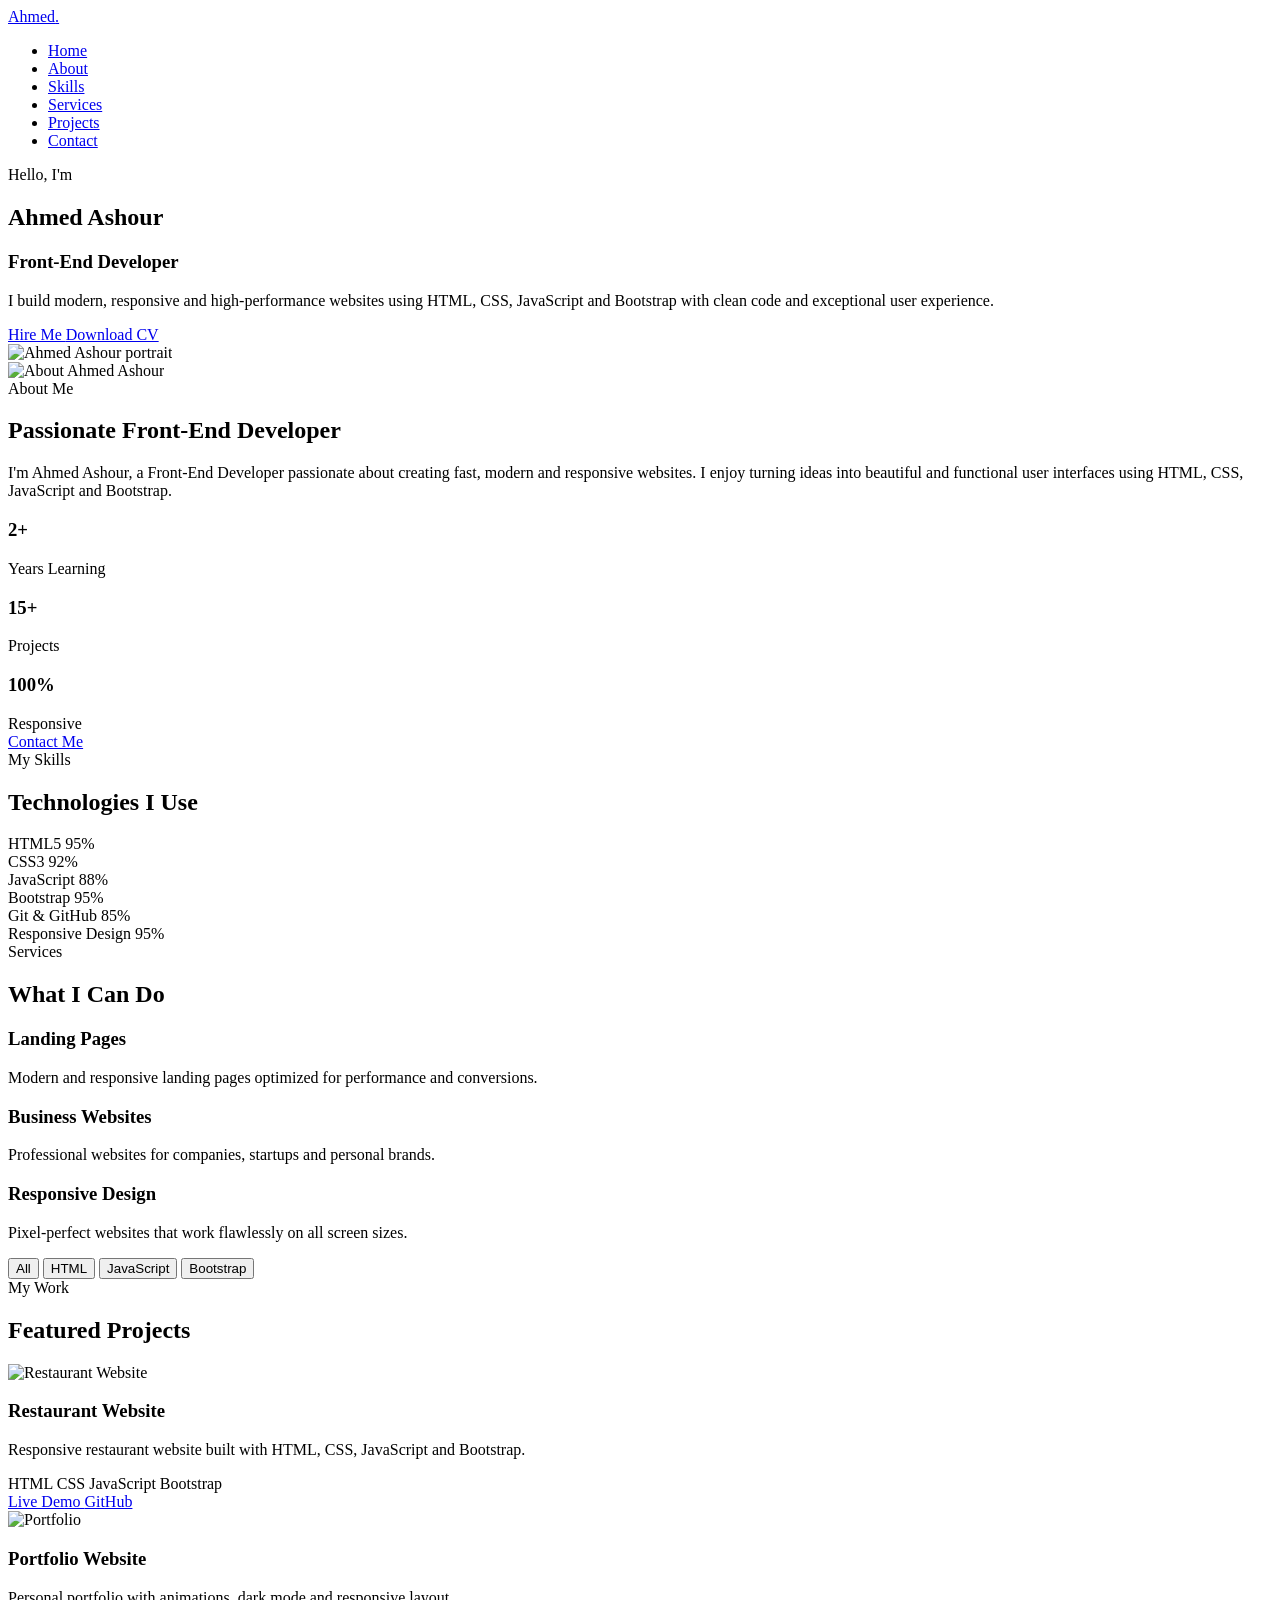
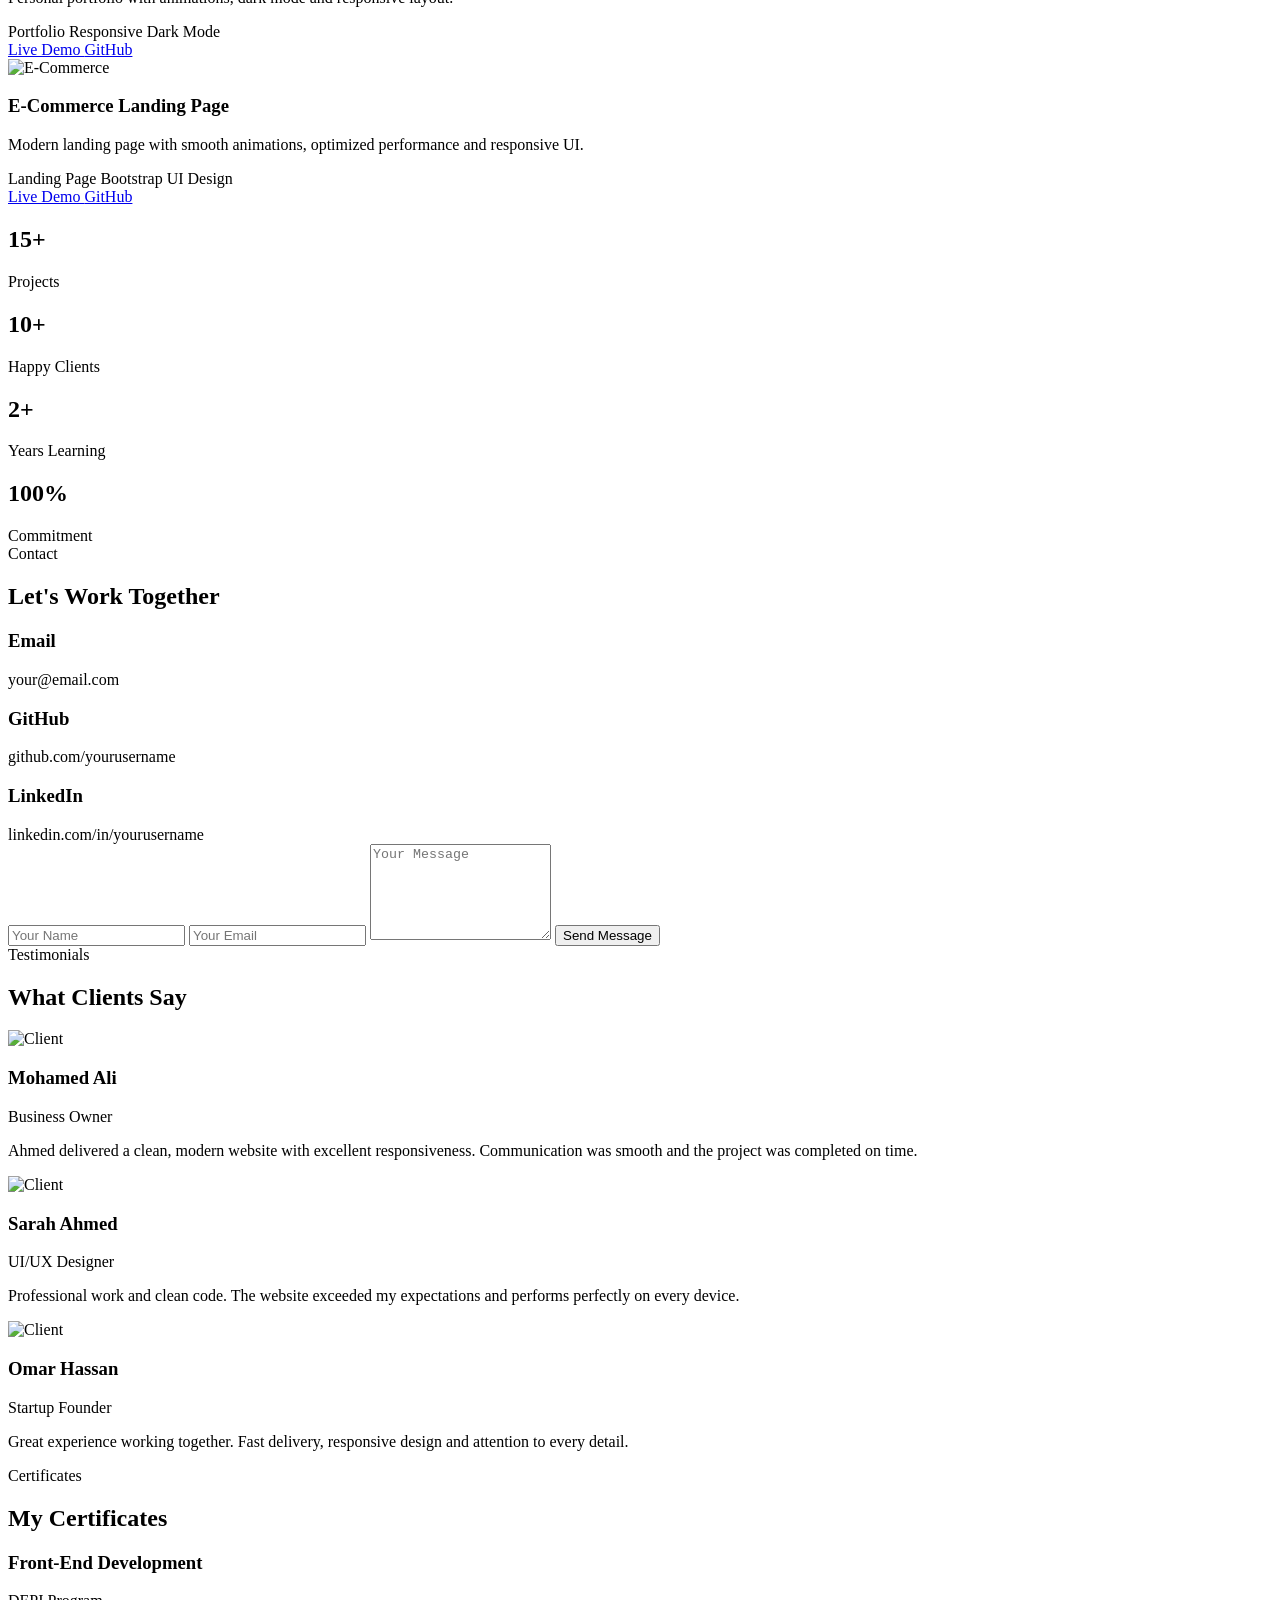
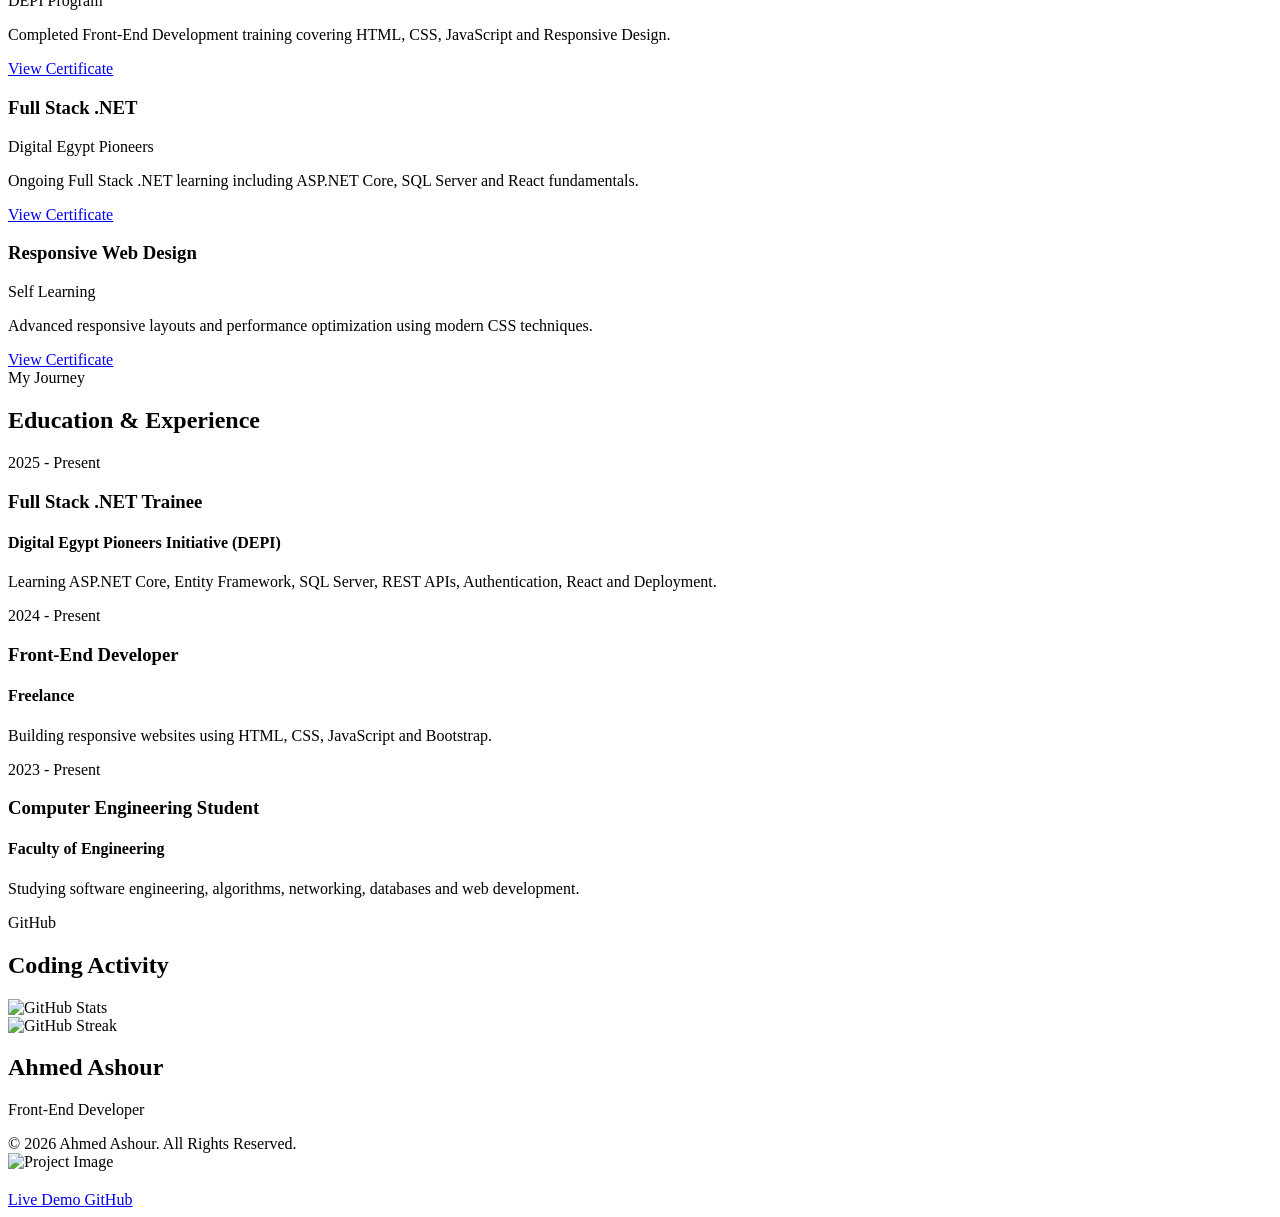
==== index.html @ c82d4755 "first commit" ====
<!DOCTYPE html>
<html lang="en">

<head>
  <!--========== META ==========-->
  <meta charset="UTF-8">
  <meta name="viewport" content="width=device-width, initial-scale=1.0">

  <!--========== SEO ==========-->
  <meta name="description"
    content="Ahmed Ashour | Front-End Developer specializing in HTML, CSS, JavaScript, Bootstrap and Responsive Web Design.">

  <meta name="keywords" content="Ahmed Ashour, Front-End Developer, HTML, CSS, JavaScript, Bootstrap, Portfolio">

  <meta name="author" content="Ahmed Ashour">

  <!--========== FAVICON ==========-->
  <link rel="icon" href="assets/img/favicon.png">

  <!--========== REMIX ICONS ==========-->
  <link href="https://cdn.jsdelivr.net/npm/remixicon@4.5.0/fonts/remixicon.css" rel="stylesheet">

  <!--========== CSS ==========-->
  <link rel="stylesheet" href="assets/css/style.css">
  <link rel="stylesheet" href="assets/css/responsive.css">

  <title>Ahmed Ashour | Front-End Developer</title>
  <script type="text/javascript" src="./index.js" defer="defer"></script>
  <link rel="stylesheet" href="./index.css">
</head>

<body>


  <div id="progress-bar"></div>



  <!--========== LOADER ==========-->
  <div class="loader">
    <span></span>
  </div>

  <!--========== HEADER ==========-->
  <header class="header" id="header">

    <nav class="nav container">

      <a href="#" class="logo">
        Ahmed<span>.</span>
      </a>

      <div class="nav__menu" id="nav-menu">

        <ul class="nav__list">

          <li>
            <a href="#home" class="nav__link active-link">Home</a>
          </li>

          <li>
            <a href="#about" class="nav__link">About</a>
          </li>

          <li>
            <a href="#skills" class="nav__link">Skills</a>
          </li>

          <li>
            <a href="#services" class="nav__link">Services</a>
          </li>

          <li>
            <a href="#projects" class="nav__link">Projects</a>
          </li>

          <li>
            <a href="#contact" class="nav__link">Contact</a>
          </li>

        </ul>

        <div class="nav__close" id="nav-close">
          <i class="ri-close-line"></i>
        </div>

      </div>

      <div class="nav__buttons">

        <i class="ri-moon-line change-theme" id="theme-button"></i>

        <div class="nav__toggle" id="nav-toggle">
          <i class="ri-menu-3-line"></i>
        </div>

      </div>

    </nav>

  </header>

  <!--========== HERO SECTION ==========-->

  <section class="home section" id="home">

    <div class="home__container container grid">

      <div class="home__content">


        <div class="home__social">

          <a href="https://github.com/USERNAME" target="_blank" rel="noopener noreferrer" title="GitHub profile">
            <i class="ri-github-fill"></i>
          </a>

          <a href="https://linkedin.com/in/USERNAME" target="_blank" rel="noopener noreferrer" title="LinkedIn profile">
            <i class="ri-linkedin-fill"></i>
          </a>

          <a href="mailto:YOUR_EMAIL@gmail.com" title="Send email">
            <i class="ri-mail-fill"></i>
          </a>

        </div>

        <span class="home__subtitle">
          Hello, I'm
        </span>

        <h1 class="home__title">
          Ahmed Ashour
        </h1>

        <h3 class="home__profession">
          Front-End Developer
        </h3>

        <p class="home__description">
          I build modern, responsive and high-performance websites
          using HTML, CSS, JavaScript and Bootstrap with clean code
          and exceptional user experience.
        </p>

        <div class="home__buttons">

          <a href="#contact" class="button">
            Hire Me
          </a>

          <a href="assets/files/Ahmed_Ashour_CV.pdf" class="button button__ghost" download="">
            Download CV
          </a>

        </div>

      </div>

      <div class="home__image">
        <div class="home__blob">
          <img src="assets/img/about.png" alt="Ahmed Ashour portrait">
        </div>
      </div>

    </div>

  </section>

  <!--========== ABOUT ==========-->
  <section class="about section" id="about">

    <div class="about__container container grid">

      <div class="about__image">
        <img src="assets/img/about.png" alt="About Ahmed Ashour">
      </div>

      <div class="about__content">

        <span class="section__subtitle">
          About Me
        </span>

        <h2 class="section__title">
          Passionate Front-End Developer
        </h2>

        <p class="about__description">
          I'm Ahmed Ashour, a Front-End Developer passionate about
          creating fast, modern and responsive websites.
          I enjoy turning ideas into beautiful and functional user
          interfaces using HTML, CSS, JavaScript and Bootstrap.
        </p>

        <div class="about__info">

          <div class="about__box">
            <h3>2+</h3>
            <span>Years Learning</span>
          </div>

          <div class="about__box">
            <h3>15+</h3>
            <span>Projects</span>
          </div>

          <div class="about__box">
            <h3>100%</h3>
            <span>Responsive</span>
          </div>

        </div>

        <a href="#contact" class="button">
          Contact Me
        </a>

      </div>

    </div>

  </section>

  <!--========== SKILLS ==========-->
  <section class="skills section" id="skills">

    <div class="container">

      <span class="section__subtitle">
        My Skills
      </span>

      <h2 class="section__title">
        Technologies I Use
      </h2>

      <div class="skills__container grid">

        <div class="skill">
          <div class="skill__info">
            <span>HTML5</span>
            <span>95%</span>
          </div>

          <div class="skill__bar">
            <div class="skill__percentage html"></div>
          </div>
        </div>

        <div class="skill">
          <div class="skill__info">
            <span>CSS3</span>
            <span>92%</span>
          </div>

          <div class="skill__bar">
            <div class="skill__percentage css"></div>
          </div>
        </div>

        <div class="skill">
          <div class="skill__info">
            <span>JavaScript</span>
            <span>88%</span>
          </div>

          <div class="skill__bar">
            <div class="skill__percentage js"></div>
          </div>
        </div>

        <div class="skill">
          <div class="skill__info">
            <span>Bootstrap</span>
            <span>95%</span>
          </div>

          <div class="skill__bar">
            <div class="skill__percentage bootstrap"></div>
          </div>
        </div>

        <div class="skill">
          <div class="skill__info">
            <span>Git &amp; GitHub</span>
            <span>85%</span>
          </div>

          <div class="skill__bar">
            <div class="skill__percentage git"></div>
          </div>
        </div>

        <div class="skill">
          <div class="skill__info">
            <span>Responsive Design</span>
            <span>95%</span>
          </div>

          <div class="skill__bar">
            <div class="skill__percentage responsive"></div>
          </div>
        </div>

      </div>

    </div>

  </section>

  <!--========== SERVICES ==========-->
  <section class="services section" id="services">

    <div class="container">

      <span class="section__subtitle">
        Services
      </span>

      <h2 class="section__title">
        What I Can Do
      </h2>

      <div class="services__container grid">

        <article class="service__card">
          <i class="ri-layout-4-line"></i>
          <h3>Landing Pages</h3>
          <p>
            Modern and responsive landing pages optimized for
            performance and conversions.
          </p>
        </article>

        <article class="service__card">
          <i class="ri-code-box-line"></i>
          <h3>Business Websites</h3>
          <p>
            Professional websites for companies, startups and
            personal brands.
          </p>
        </article>

        <article class="service__card">
          <i class="ri-smartphone-line"></i>
          <h3>Responsive Design</h3>
          <p>
            Pixel-perfect websites that work flawlessly on all
            screen sizes.
          </p>
        </article>

      </div>

    </div>

  </section>


  <div class="projects__filter">

    <button class="filter-btn active" data-filter="all">
      All
    </button>

    <button class="filter-btn" data-filter="html">
      HTML
    </button>

    <button class="filter-btn" data-filter="javascript">
      JavaScript
    </button>

    <button class="filter-btn" data-filter="bootstrap">
      Bootstrap
    </button>

  </div>


  <!--========== PROJECTS ==========-->
  <section class="projects section" id="projects">

    <div class="container">

      <span class="section__subtitle">
        My Work
      </span>

      <h2 class="section__title">
        Featured Projects
      </h2>

      <div class="projects__container grid">

        <!-- Project 1 -->
        <article class="project__card">

          <img src="assets/img/project1.jpg" alt="Restaurant Website">

          <div class="project__content">

            <h3>Restaurant Website</h3>

            <p>
              Responsive restaurant website built with HTML,
              CSS, JavaScript and Bootstrap.
            </p>

            <div class="project__tags">
              <span>HTML</span>
              <span>CSS</span>
              <span>JavaScript</span>
              <span>Bootstrap</span>
            </div>

            <div class="project__buttons">

              <a href="#" target="_blank" class="button">
                Live Demo
              </a>

              <a href="#" target="_blank" class="button button__ghost">
                GitHub
              </a>

            </div>

          </div>

        </article>

        <!-- Project 2 -->
        <article class="project__card">

          <img src="assets/img/project2.jpg" alt="Portfolio">

          <div class="project__content">

            <h3>Portfolio Website</h3>

            <p>
              Personal portfolio with animations,
              dark mode and responsive layout.
            </p>

            <div class="project__tags">
              <span>Portfolio</span>
              <span>Responsive</span>
              <span>Dark Mode</span>
            </div>

            <div class="project__buttons">

              <a href="#" class="button">
                Live Demo
              </a>

              <a href="#" class="button button__ghost">
                GitHub
              </a>

            </div>

          </div>

        </article>

        <!-- Project 3 -->
        <article class="project__card">

          <img src="assets/img/project3.jpg" alt="E-Commerce">

          <div class="project__content">

            <h3>E-Commerce Landing Page</h3>

            <p>
              Modern landing page with smooth animations,
              optimized performance and responsive UI.
            </p>

            <div class="project__tags">
              <span>Landing Page</span>
              <span>Bootstrap</span>
              <span>UI Design</span>
            </div>

            <div class="project__buttons">

              <a href="#" class="button">
                Live Demo
              </a>

              <a href="#" class="button button__ghost">
                GitHub
              </a>

            </div>

          </div>

        </article>

      </div>

    </div>

  </section>

  <!--========== STATS ==========-->
  <section class="stats section">

    <div class="container">

      <div class="stats__container grid">

        <div class="stat">
          <h2 class="counter">15+</h2>
          <span>Projects</span>
        </div>

        <div class="stat">
          <h2 class="counter">10+</h2>
          <span>Happy Clients</span>
        </div>

        <div class="stat">
          <h2 class="counter">2+</h2>
          <span>Years Learning</span>
        </div>

        <div class="stat">
          <h2 class="counter">100%</h2>
          <span>Commitment</span>
        </div>

      </div>

    </div>

  </section>

  <!--========== CONTACT ==========-->
  <section class="contact section" id="contact">

    <div class="container">

      <span class="section__subtitle">
        Contact
      </span>

      <h2 class="section__title">
        Let's Work Together
      </h2>

      <div class="contact__container grid">

        <div class="contact__info">

          <div class="contact__card">
            <i class="ri-mail-line"></i>
            <h3>Email</h3>
            <span>your@email.com</span>
          </div>

          <div class="contact__card">
            <i class="ri-github-fill"></i>
            <h3>GitHub</h3>
            <span>github.com/yourusername</span>
          </div>

          <div class="contact__card">
            <i class="ri-linkedin-box-fill"></i>
            <h3>LinkedIn</h3>
            <span>linkedin.com/in/yourusername</span>
          </div>

        </div>

        <form class="contact__form">

          <input type="text" placeholder="Your Name" required="">

          <input type="email" placeholder="Your Email" required="">

          <textarea rows="6" placeholder="Your Message" required=""></textarea>

          <button type="submit" class="button">
            Send Message
          </button>

        </form>

      </div>

    </div>

  </section>


  <!--========== TESTIMONIALS ==========-->

  <section class="testimonial section" id="testimonial">

    <div class="container">

      <span class="section__subtitle">
        Testimonials
      </span>

      <h2 class="section__title">
        What Clients Say
      </h2>

      <div class="testimonial__container grid">

        <article class="testimonial__card">

          <img src="assets/img/client1.jpg" alt="Client">

          <h3>Mohamed Ali</h3>

          <span>Business Owner</span>

          <p>
            Ahmed delivered a clean, modern website with excellent
            responsiveness. Communication was smooth and the project
            was completed on time.
          </p>

        </article>

        <article class="testimonial__card">

          <img src="assets/img/client2.jpg" alt="Client">

          <h3>Sarah Ahmed</h3>

          <span>UI/UX Designer</span>

          <p>
            Professional work and clean code. The website exceeded my
            expectations and performs perfectly on every device.
          </p>

        </article>

        <article class="testimonial__card">

          <img src="assets/img/client3.jpg" alt="Client">

          <h3>Omar Hassan</h3>

          <span>Startup Founder</span>

          <p>
            Great experience working together. Fast delivery,
            responsive design and attention to every detail.
          </p>

        </article>

      </div>

    </div>

  </section>



  <!--========== CERTIFICATES ==========-->

  <section class="certificate section" id="certificates">

    <div class="container">

      <span class="section__subtitle">
        Certificates
      </span>

      <h2 class="section__title">
        My Certificates
      </h2>

      <div class="certificate__container grid">

        <article class="certificate__card">

          <i class="ri-award-line"></i>

          <h3>Front-End Development</h3>

          <span>DEPI Program</span>

          <p>
            Completed Front-End Development training covering HTML,
            CSS, JavaScript and Responsive Design.
          </p>

          <a href="#" class="button button__ghost">
            View Certificate
          </a>

        </article>

        <article class="certificate__card">

          <i class="ri-medal-line"></i>

          <h3>Full Stack .NET</h3>

          <span>Digital Egypt Pioneers</span>

          <p>
            Ongoing Full Stack .NET learning including ASP.NET Core,
            SQL Server and React fundamentals.
          </p>

          <a href="#" class="button button__ghost">
            View Certificate
          </a>

        </article>

        <article class="certificate__card">

          <i class="ri-graduation-cap-line"></i>

          <h3>Responsive Web Design</h3>

          <span>Self Learning</span>

          <p>
            Advanced responsive layouts and performance optimization
            using modern CSS techniques.
          </p>

          <a href="#" class="button button__ghost">
            View Certificate
          </a>

        </article>

      </div>

    </div>

  </section>




  <!--========== EXPERIENCE ==========-->

  <section class="experience section" id="experience">

    <div class="container">

      <span class="section__subtitle">
        My Journey
      </span>

      <h2 class="section__title">
        Education & Experience
      </h2>

      <div class="timeline">

        <div class="timeline__item">

          <div class="timeline__dot"></div>

          <div class="timeline__content">

            <span class="timeline__date">
              2025 - Present
            </span>

            <h3>Full Stack .NET Trainee</h3>

            <h4>Digital Egypt Pioneers Initiative (DEPI)</h4>

            <p>
              Learning ASP.NET Core, Entity Framework,
              SQL Server, REST APIs, Authentication,
              React and Deployment.
            </p>

          </div>

        </div>

        <div class="timeline__item">

          <div class="timeline__dot"></div>

          <div class="timeline__content">

            <span class="timeline__date">
              2024 - Present
            </span>

            <h3>Front-End Developer</h3>

            <h4>Freelance</h4>

            <p>
              Building responsive websites using
              HTML, CSS, JavaScript and Bootstrap.
            </p>

          </div>

        </div>

        <div class="timeline__item">

          <div class="timeline__dot"></div>

          <div class="timeline__content">

            <span class="timeline__date">
              2023 - Present
            </span>

            <h3>Computer Engineering Student</h3>

            <h4>Faculty of Engineering</h4>

            <p>
              Studying software engineering,
              algorithms, networking,
              databases and web development.
            </p>

          </div>

        </div>

      </div>

    </div>

  </section>








  <!--========== GITHUB ==========-->

  <section class="github section" id="github">

    <div class="container">

      <span class="section__subtitle">
        GitHub
      </span>

      <h2 class="section__title">
        Coding Activity
      </h2>

      <div class="github__container grid">

        <div class="github__card">

          <img src="https://github-readme-stats.vercel.app/api?username=YOUR_USERNAME&show_icons=true&theme=transparent"
            alt="GitHub Stats">

        </div>

        <div class="github__card">

          <img src="https://github-readme-streak-stats.herokuapp.com/?user=YOUR_USERNAME&theme=transparent"
            alt="GitHub Streak">

        </div>

      </div>

    </div>

  </section>









  <!--========== FOOTER ==========-->
  <footer class="footer">

    <div class="container">

      <h2>Ahmed Ashour</h2>

      <p>Front-End Developer</p>

      <div class="footer__social">

        <a href="#" title="GitHub">
          <i class="ri-github-fill"></i>
        </a>

        <a href="#" title="LinkedIn">
          <i class="ri-linkedin-fill"></i>
        </a>

        <a href="#" title="Facebook">
          <i class="ri-facebook-circle-fill"></i>
        </a>

      </div>

      <span>
        © 2026 Ahmed Ashour. All Rights Reserved.
      </span>

    </div>

  </footer>




  <!--========== PROJECT MODAL ==========-->

  <div class="project-modal" id="projectModal">

    <div class="project-modal__content">

      <span class="project-modal__close" id="closeModal">
        <i class="ri-close-line"></i>
      </span>

      <img id="modalImage" src="" alt="Project Image">

      <h2 id="modalTitle"></h2>

      <p id="modalDescription"></p>

      <div class="modal-buttons">

        <a id="liveDemo" href="#" target="_blank" class="button">

          Live Demo

        </a>

        <a id="githubDemo" href="#" target="_blank" class="button button__ghost">

          GitHub

        </a>

      </div>

    </div>

  </div>





  <!--========== MAIN JS ==========-->
  <script src="https://unpkg.com/scrollreveal"></script>
  <script src="assets/js/main.js"></script>




  <a href="https://wa.me/201000000000" class="whatsapp" target="_blank" rel="noopener noreferrer" aria-label="WhatsApp">

    <i class="ri-whatsapp-line"></i>

  </a>




</body>

</html>
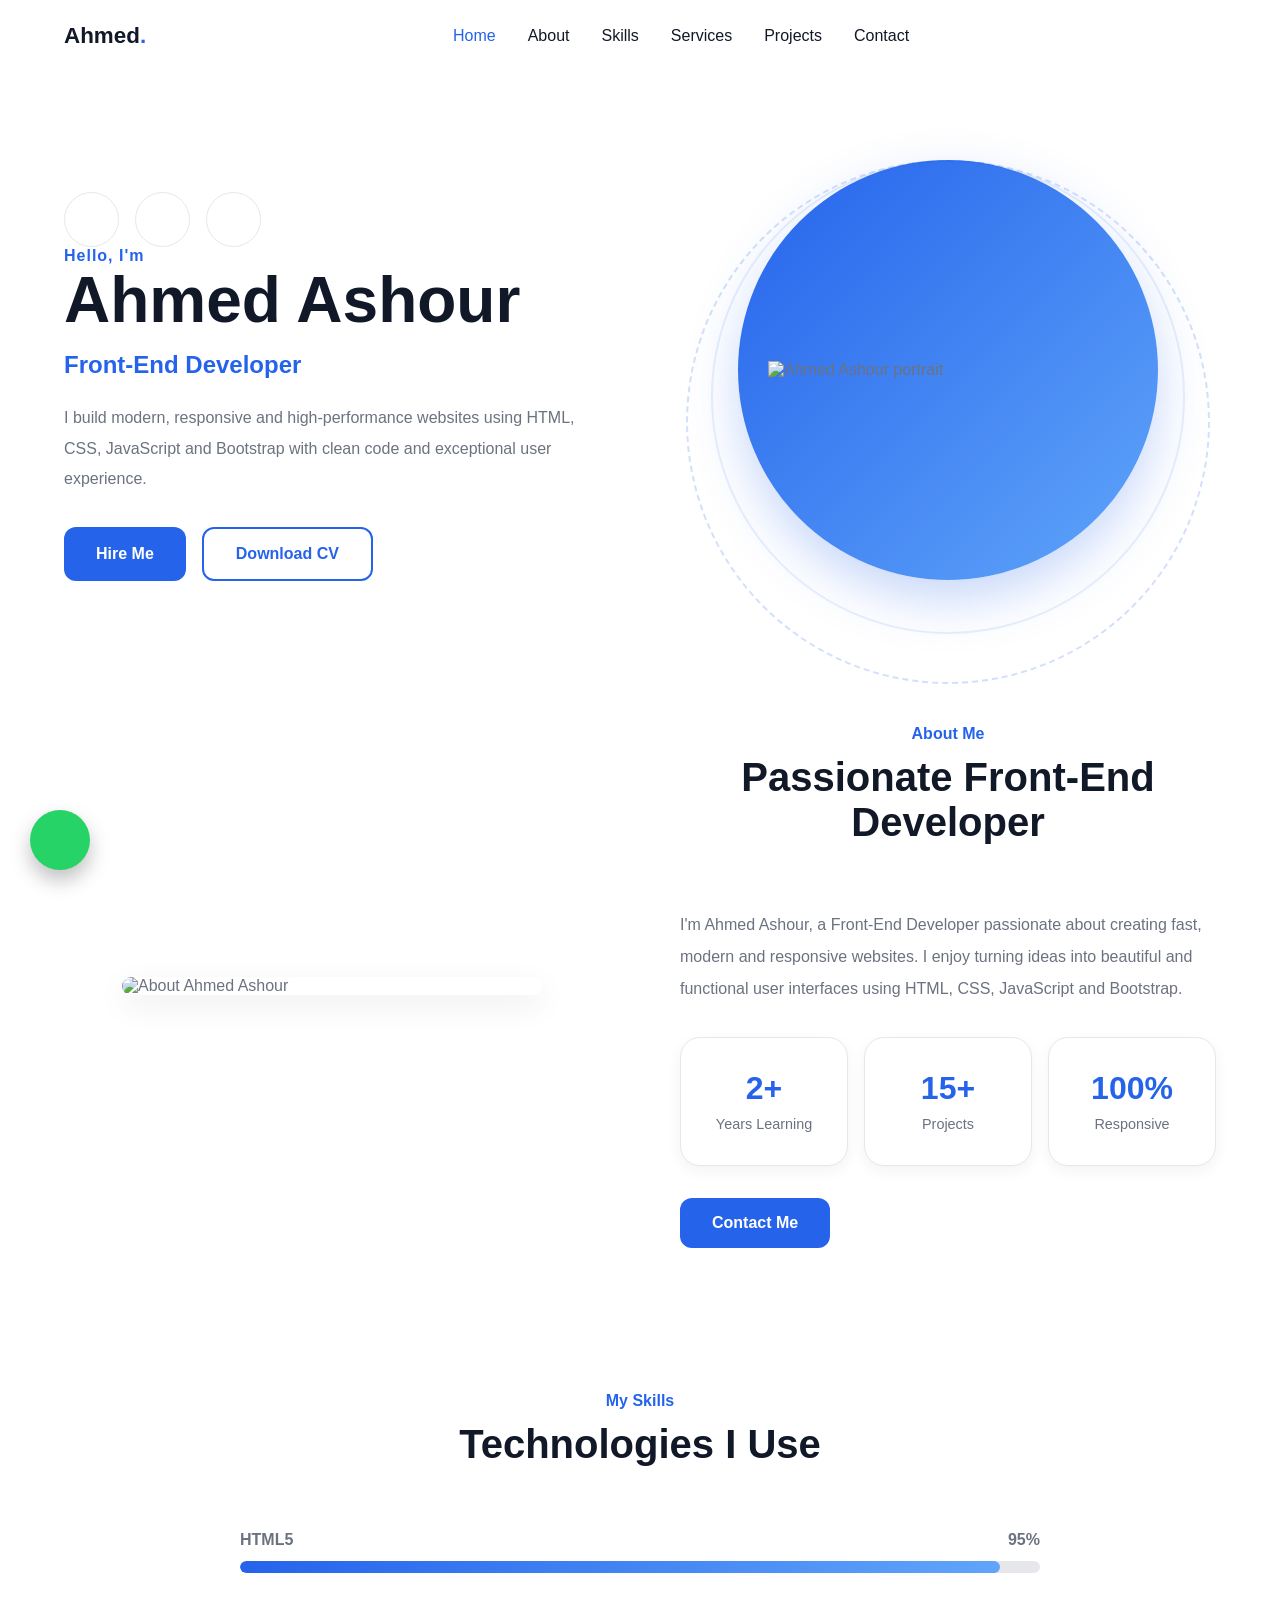
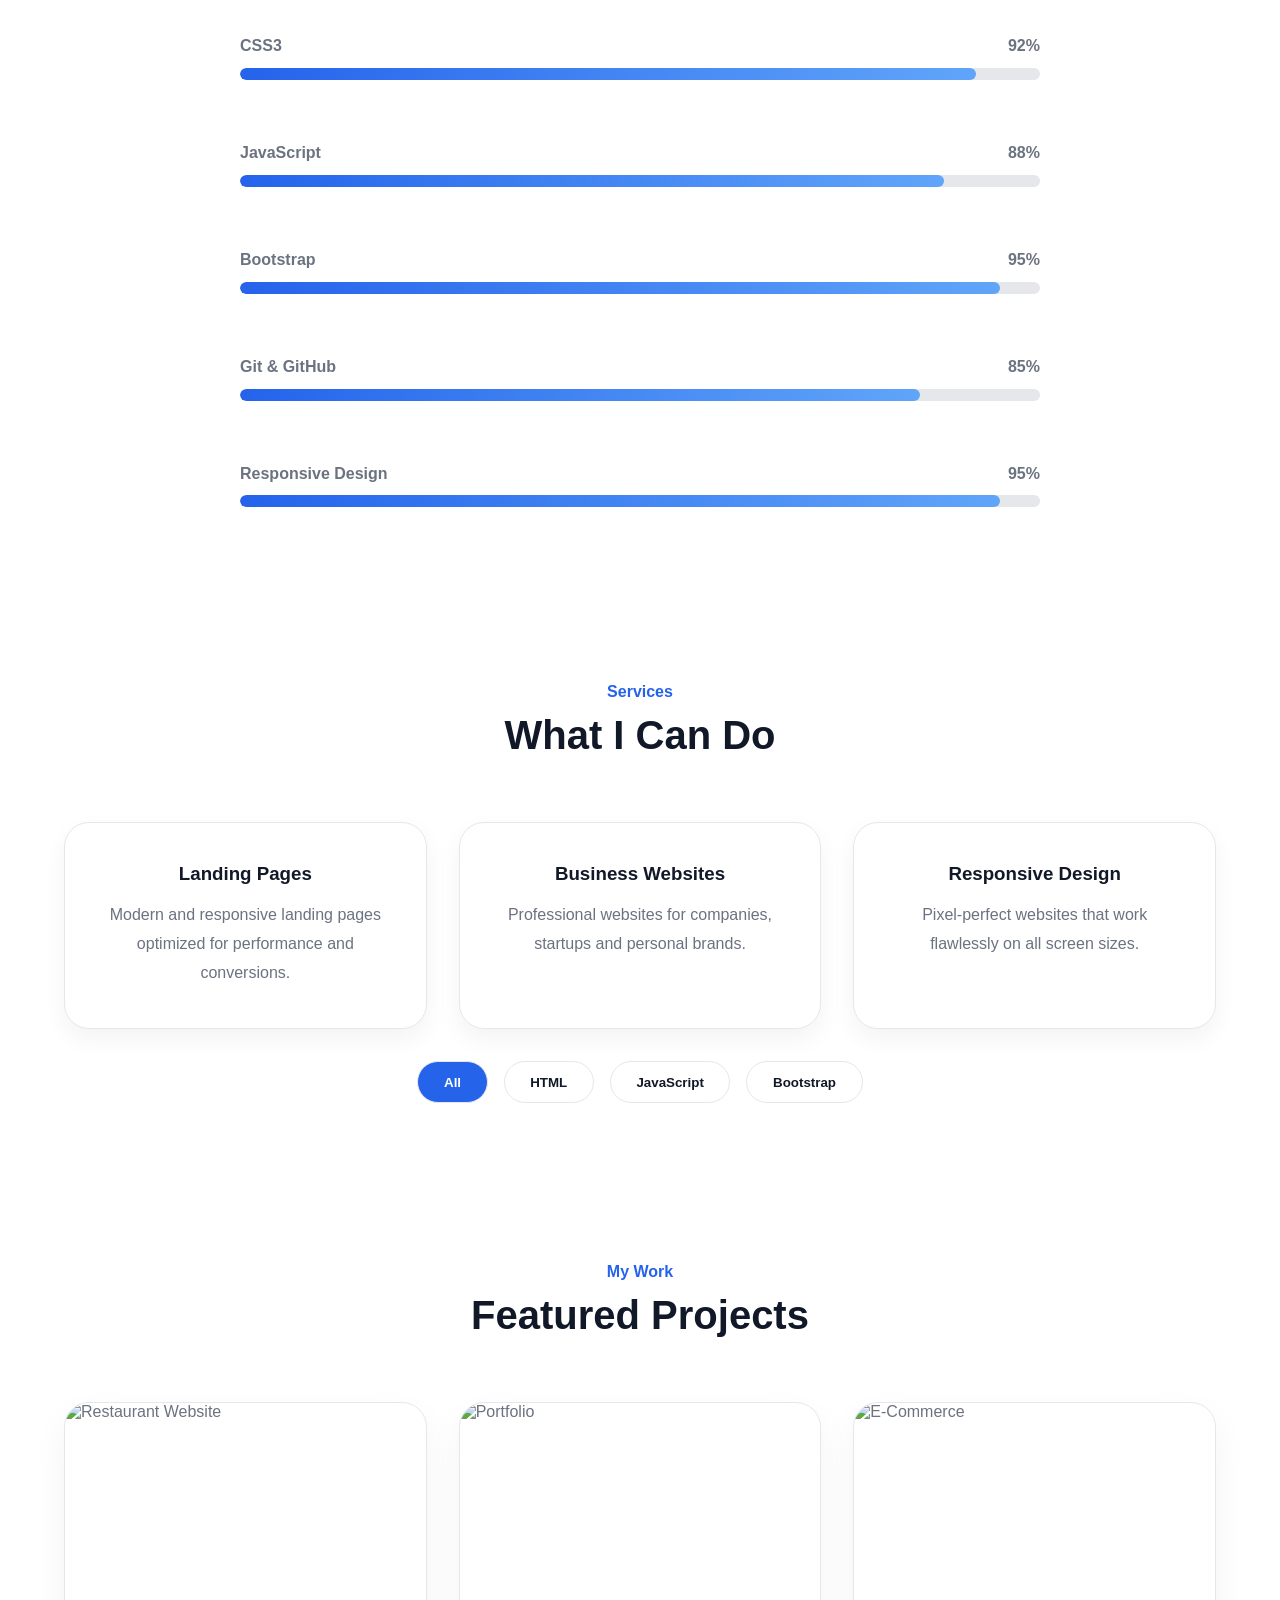
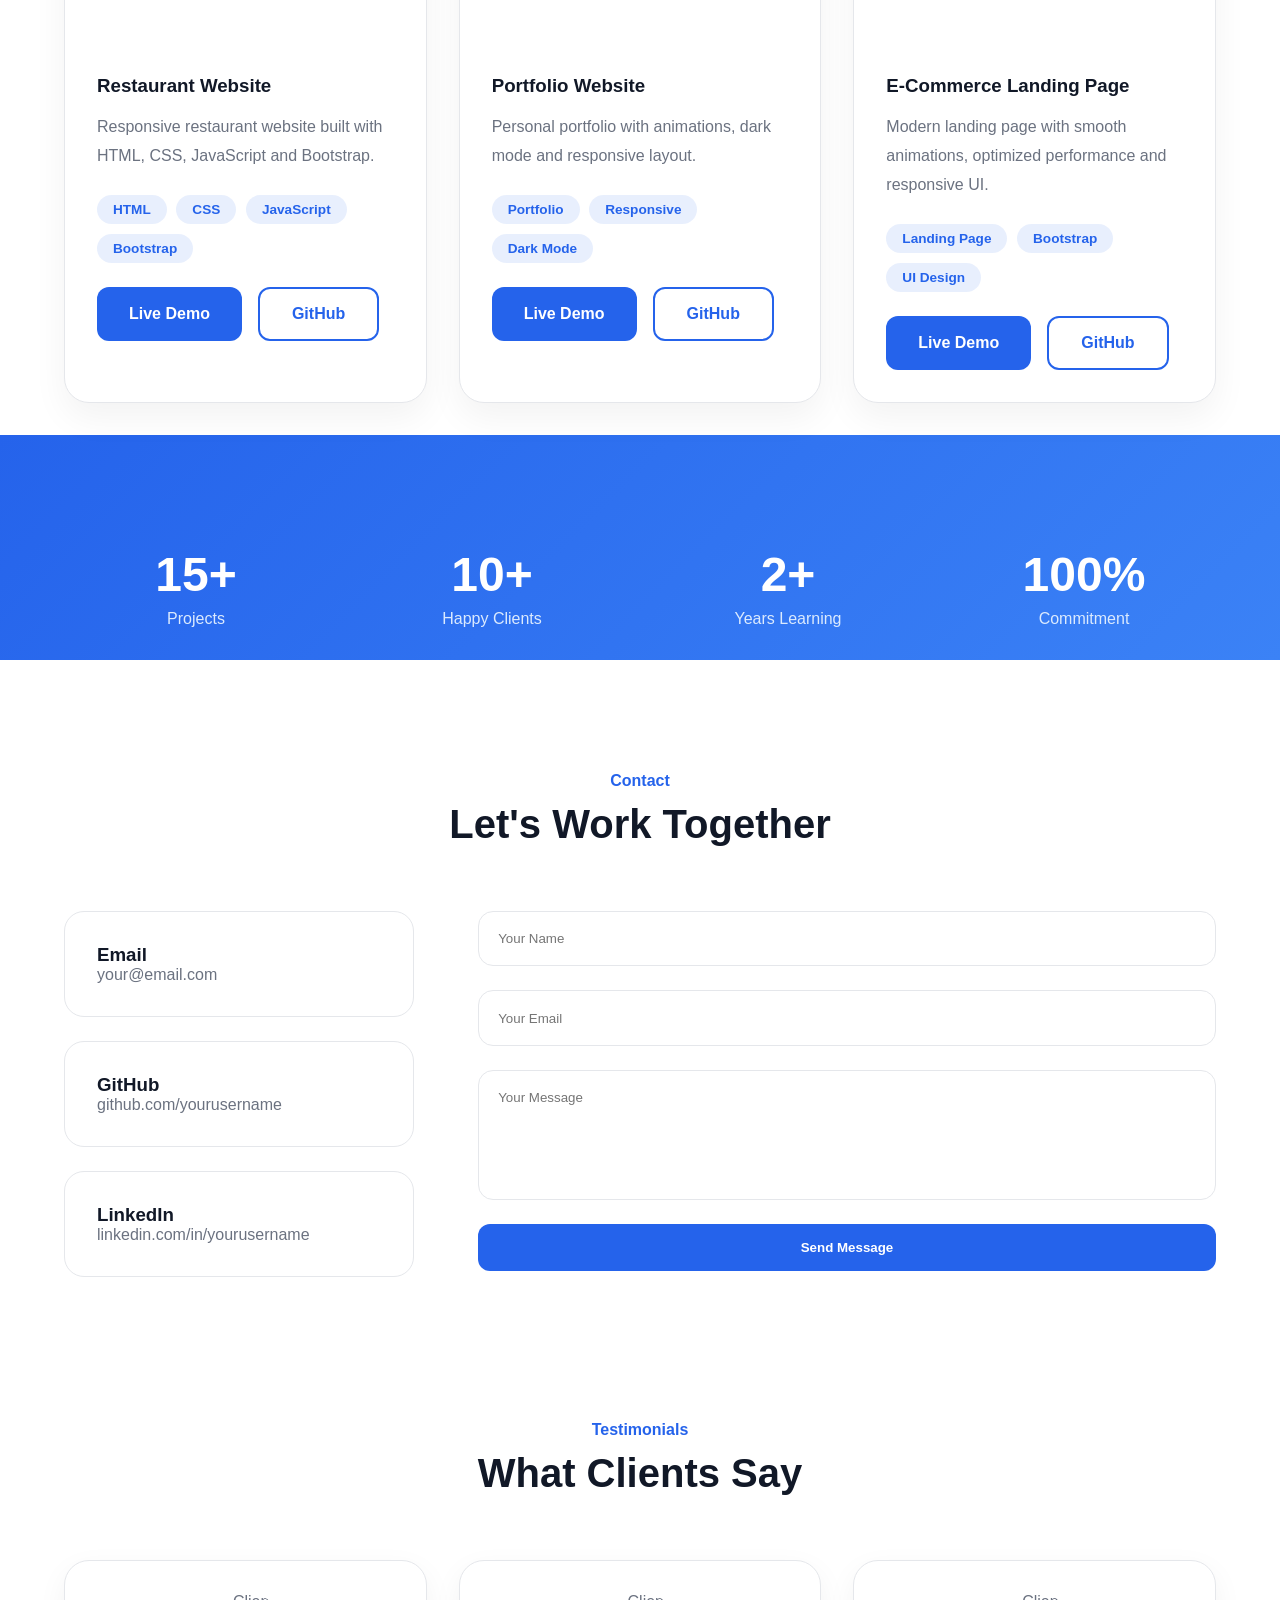
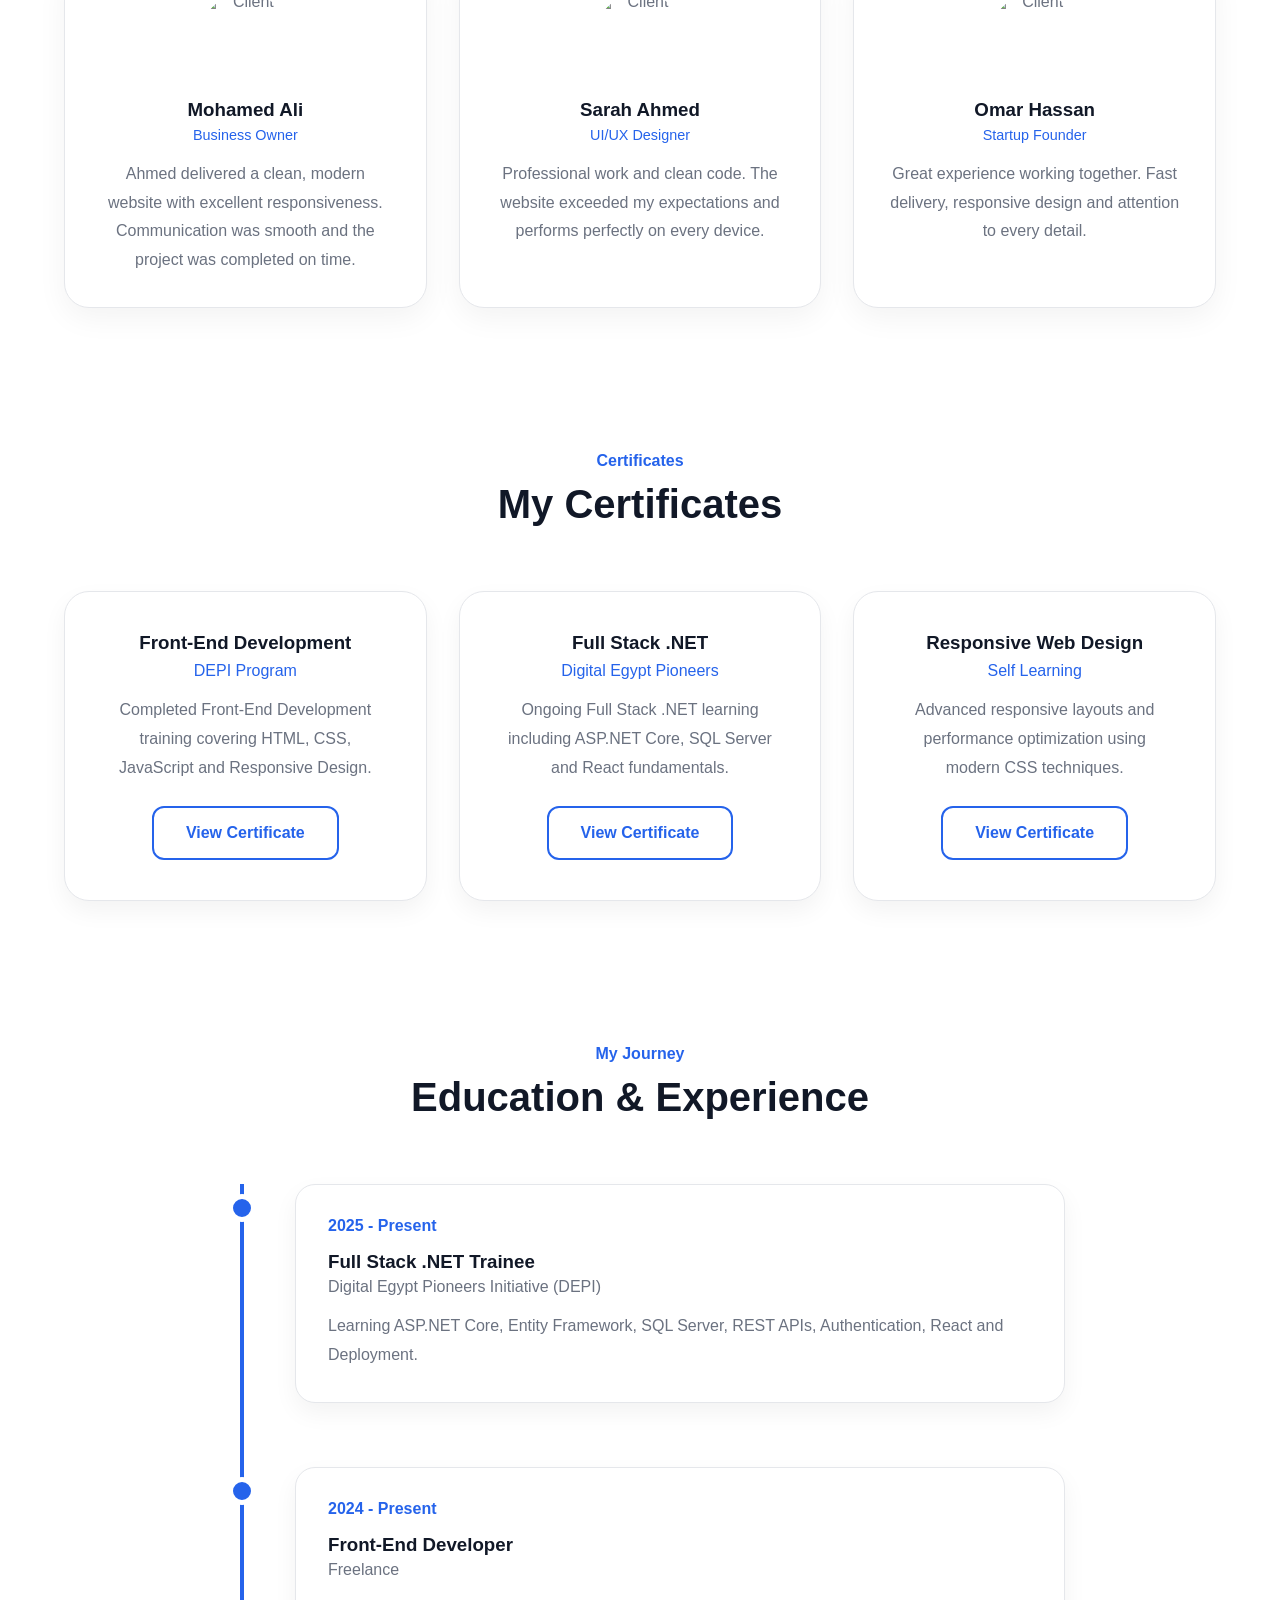
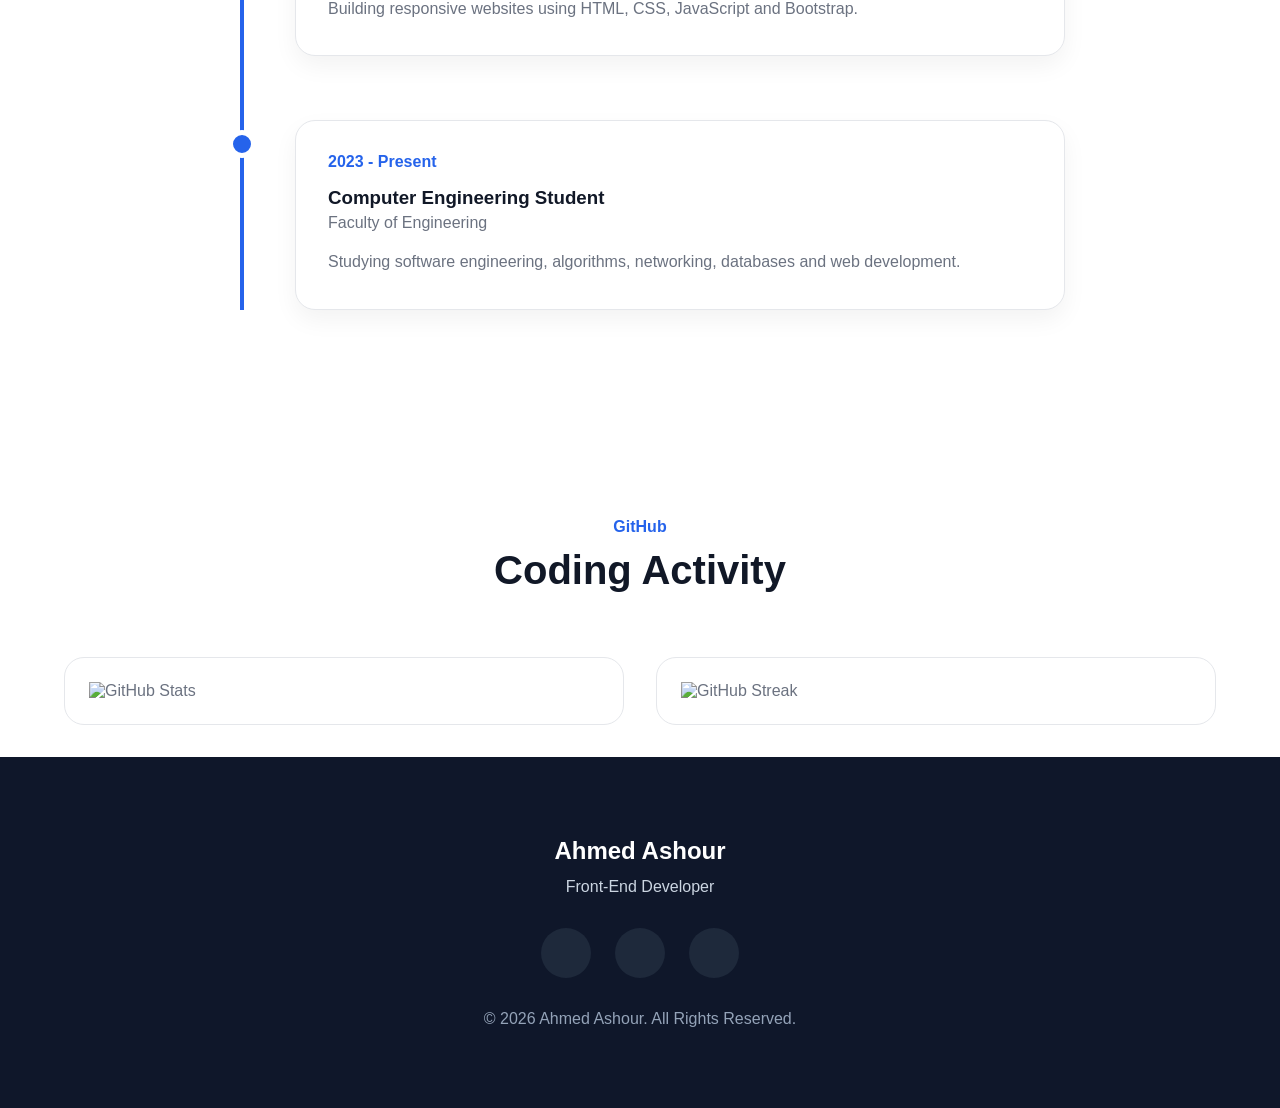
==== commit 8cbe19a1: "Update portfolio" ====
--- a/index.html
+++ b/index.html
@@ -21,12 +21,12 @@
   <link href="https://cdn.jsdelivr.net/npm/remixicon@4.5.0/fonts/remixicon.css" rel="stylesheet">
 
   <!--========== CSS ==========-->
-  <link rel="stylesheet" href="assets/css/style.css">
-  <link rel="stylesheet" href="assets/css/responsive.css">
+  <link rel="stylesheet" href="/main.css">
+ 
 
   <title>Ahmed Ashour | Front-End Developer</title>
-  <script type="text/javascript" src="./index.js" defer="defer"></script>
-  <link rel="stylesheet" href="./index.css">
+  <script type="text/javascript" src="./main.js" defer="defer"></script>
+  <link rel="stylesheet" href="./main.css">
 </head>
 
 <body>
@@ -974,7 +974,7 @@
 
   <!--========== MAIN JS ==========-->
   <script src="https://unpkg.com/scrollreveal"></script>
-  <script src="assets/js/main.js"></script>
+  <script src="./main.js"></script>
 
 
 
--- a/main.css
+++ b/main.css
@@ -0,0 +1,2420 @@
+/*=============== GOOGLE FONTS ===============*/
+@import url('https://fonts.googleapis.com/css2?family=Poppins:wght@300;400;500;600;700;800&display=swap');
+
+/*=============== VARIABLES ===============*/
+:root {
+
+    --header-height: 4.5rem;
+
+    /* Colors */
+
+    --first-color: #2563eb;
+    --first-color-alt: #1d4ed8;
+    --first-color-light: #60a5fa;
+
+    --title-color: #111827;
+    --text-color: #6b7280;
+    --text-color-light: #9ca3af;
+
+    --body-color: #ffffff;
+    --container-color: #ffffff;
+
+    --border-color: #e5e7eb;
+
+    /* Font */
+
+    --body-font: 'Poppins', sans-serif;
+
+    --biggest-font-size: 4rem;
+    --h1-font-size: 2.5rem;
+    --h2-font-size: 2rem;
+    --h3-font-size: 1.25rem;
+    --normal-font-size: 1rem;
+    --small-font-size: .875rem;
+
+    --font-light: 300;
+    --font-regular: 400;
+    --font-medium: 500;
+    --font-semi-bold: 600;
+    --font-bold: 700;
+
+    /* Shadows */
+
+    --shadow:
+        0 10px 30px rgba(0, 0, 0, .08);
+
+    --transition: .4s;
+}
+
+/*=============== DARK THEME ===============*/
+
+body.dark-theme {
+
+    --title-color: #ffffff;
+    --text-color: #d1d5db;
+    --text-color-light: #9ca3af;
+
+    --body-color: #0f172a;
+    --container-color: #1e293b;
+
+    --border-color: #334155;
+}
+
+/*=============== RESET ===============*/
+
+* {
+    margin: 0;
+    padding: 0;
+    box-sizing: border-box;
+}
+
+html {
+    scroll-behavior: smooth;
+}
+
+body {
+
+    font-family: var(--body-font);
+    background: var(--body-color);
+    color: var(--text-color);
+
+    transition: .4s;
+
+}
+
+h1,
+h2,
+h3 {
+    color: var(--title-color);
+    font-weight: 700;
+}
+
+ul {
+    list-style: none;
+}
+
+a {
+    text-decoration: none;
+}
+
+img {
+    display: block;
+    max-width: 100%;
+}
+
+button,
+input,
+textarea {
+
+    font-family: var(--body-font);
+    border: none;
+    outline: none;
+
+}
+
+/*=============== REUSABLE CSS ===============*/
+
+.container {
+
+    max-width: 1200px;
+    margin-inline: auto;
+    padding-inline: 1.5rem;
+
+}
+
+.grid {
+
+    display: grid;
+    gap: 2rem;
+
+}
+
+.section {
+
+    padding: 7rem 0 2rem;
+
+}
+
+.section__subtitle {
+
+    display: block;
+    text-align: center;
+    color: var(--first-color);
+    font-weight: 600;
+    margin-bottom: .75rem;
+
+}
+
+.section__title {
+
+    text-align: center;
+    font-size: var(--h1-font-size);
+    margin-bottom: 4rem;
+
+}
+
+/*=============== BUTTONS ===============*/
+
+.button {
+
+    display: inline-flex;
+    align-items: center;
+    justify-content: center;
+
+    background: var(--first-color);
+    color: #fff;
+
+    padding: 1rem 2rem;
+
+    border-radius: .75rem;
+
+    transition: .4s;
+
+    font-weight: 600;
+
+}
+
+.button:hover {
+
+    background: var(--first-color-alt);
+    transform: translateY(-4px);
+
+}
+
+.button__ghost {
+
+    background: transparent;
+
+    border: 2px solid var(--first-color);
+
+    color: var(--first-color);
+
+}
+
+.button__ghost:hover {
+
+    background: var(--first-color);
+    color: #fff;
+
+}
+
+
+
+/*=============== HEADER ===============*/
+
+.header {
+
+    position: fixed;
+
+    top: 0;
+    left: 0;
+
+    width: 100%;
+
+    background: transparent;
+
+    z-index: 1000;
+
+    transition: .4s;
+
+}
+
+.scroll-header {
+
+    background: var(--container-color);
+
+    box-shadow: 0 5px 20px rgba(0, 0, 0, .08);
+
+}
+
+/*=============== NAV ===============*/
+
+.nav {
+
+    height: var(--header-height);
+
+    display: flex;
+
+    justify-content: space-between;
+
+    align-items: center;
+
+}
+
+.logo {
+
+    font-size: 1.4rem;
+
+    font-weight: 700;
+
+    color: var(--title-color);
+
+}
+
+.logo span {
+
+    color: var(--first-color);
+
+}
+
+.nav__list {
+
+    display: flex;
+
+    gap: 2rem;
+
+}
+
+.nav__link {
+
+    color: var(--title-color);
+
+    font-weight: 500;
+
+    transition: .3s;
+
+}
+
+.nav__link:hover {
+
+    color: var(--first-color);
+
+}
+
+.active-link {
+
+    color: var(--first-color);
+
+}
+
+.nav__buttons {
+
+    display: flex;
+
+    gap: 1rem;
+
+    align-items: center;
+
+}
+
+.change-theme {
+
+    cursor: pointer;
+
+    font-size: 1.3rem;
+
+}
+
+.nav__toggle,
+
+.nav__close {
+
+    display: none;
+
+}
+
+
+
+/*=============== HOME ===============*/
+
+.home {
+    padding-top: 10rem;
+}
+
+.home__container {
+    grid-template-columns: repeat(2, 1fr);
+    align-items: center;
+    gap: 5rem;
+}
+
+.home__subtitle {
+    color: var(--first-color);
+    font-weight: 600;
+    font-size: 1rem;
+    letter-spacing: 1px;
+    margin-bottom: 1rem;
+}
+
+.home__title {
+    font-size: 4rem;
+    line-height: 1.1;
+    margin-bottom: 1rem;
+}
+
+.home__profession {
+    font-size: 1.5rem;
+    color: var(--first-color);
+    margin-bottom: 1.5rem;
+}
+
+.home__description {
+    max-width: 520px;
+    line-height: 1.9;
+    margin-bottom: 2rem;
+}
+
+.home__buttons {
+    display: flex;
+    gap: 1rem;
+    flex-wrap: wrap;
+}
+
+.home__image {
+    display: flex;
+    justify-content: center;
+    position: relative;
+}
+
+.home__blob {
+
+    width: 420px;
+    height: 420px;
+
+    border-radius: 50%;
+
+    background: linear-gradient(135deg,
+            var(--first-color),
+            #60a5fa);
+
+    display: flex;
+    align-items: center;
+    justify-content: center;
+
+    overflow: hidden;
+
+    box-shadow:
+        0 20px 50px rgba(37, 99, 235, .25);
+
+    animation: float 5s ease-in-out infinite;
+
+}
+
+.home__blob img {
+
+    width: 360px;
+
+    object-fit: cover;
+
+}
+
+@keyframes float {
+
+    0% {
+        transform: translateY(0px);
+    }
+
+    50% {
+        transform: translateY(-20px);
+    }
+
+    100% {
+        transform: translateY(0px);
+    }
+
+}
+
+/* Decorative circles */
+
+.home__image::before {
+
+    content: "";
+
+    position: absolute;
+
+    width: 520px;
+    height: 520px;
+
+    border-radius: 50%;
+
+    border: 2px dashed rgba(37, 99, 235, .2);
+
+    animation: rotate 18s linear infinite;
+
+}
+
+.home__image::after {
+
+    content: "";
+
+    position: absolute;
+
+    width: 470px;
+    height: 470px;
+
+    border-radius: 50%;
+
+    border: 2px solid rgba(37, 99, 235, .1);
+
+}
+
+@keyframes rotate {
+
+    from {
+
+        transform: rotate(0deg);
+
+    }
+
+    to {
+
+        transform: rotate(360deg);
+
+    }
+
+}
+
+
+
+/*=============== ABOUT ===============*/
+
+.about__container {
+
+    grid-template-columns: repeat(2, 1fr);
+
+    align-items: center;
+
+    gap: 5rem;
+
+}
+
+.about__image {
+
+    display: flex;
+
+    justify-content: center;
+
+}
+
+.about__image img {
+
+    width: 420px;
+
+    border-radius: 30px;
+
+    box-shadow: var(--shadow);
+
+}
+
+.about__description {
+
+    line-height: 2;
+
+    margin-bottom: 2rem;
+
+}
+
+.about__info {
+
+    display: grid;
+
+    grid-template-columns: repeat(3, 1fr);
+
+    gap: 1rem;
+
+    margin-bottom: 2rem;
+
+}
+
+.about__box {
+
+    background: var(--container-color);
+
+    border: 1px solid var(--border-color);
+
+    border-radius: 20px;
+
+    padding: 2rem;
+
+    text-align: center;
+
+    transition: .4s;
+
+    box-shadow: 0 5px 15px rgba(0, 0, 0, .05);
+
+}
+
+.about__box:hover {
+
+    transform: translateY(-10px);
+
+    border-color: var(--first-color);
+
+}
+
+.about__box h3 {
+
+    color: var(--first-color);
+
+    font-size: 2rem;
+
+    margin-bottom: .5rem;
+
+}
+
+.about__box span {
+
+    font-size: .9rem;
+
+}
+
+
+
+
+
+/*=============== SKILLS ===============*/
+
+.skills {
+    background: var(--container-color);
+}
+
+.skills__container {
+    max-width: 800px;
+    margin: auto;
+    gap: 2rem;
+}
+
+.skill {
+    margin-bottom: 2rem;
+}
+
+.skill__info {
+    display: flex;
+    justify-content: space-between;
+    margin-bottom: .8rem;
+    font-weight: 600;
+}
+
+.skill__bar {
+    width: 100%;
+    height: 12px;
+    background: #e5e7eb;
+    border-radius: 20px;
+    overflow: hidden;
+}
+
+.dark-theme .skill__bar {
+    background: #334155;
+}
+
+.skill__percentage {
+    height: 100%;
+    border-radius: 20px;
+    background: linear-gradient(90deg,
+            var(--first-color),
+            #60a5fa);
+    animation: progress 2s ease forwards;
+}
+
+.html {
+    width: 95%;
+}
+
+.css {
+    width: 92%;
+}
+
+.js {
+    width: 88%;
+}
+
+.bootstrap {
+    width: 95%;
+}
+
+.git {
+    width: 85%;
+}
+
+.responsive {
+    width: 95%;
+}
+
+@keyframes progress {
+
+    from {
+        width: 0;
+    }
+
+}
+
+
+
+
+
+/*=============== SERVICES ===============*/
+
+.services__container {
+
+    grid-template-columns: repeat(3, 1fr);
+
+    gap: 2rem;
+
+}
+
+.service__card {
+
+    background: var(--container-color);
+
+    border: 1px solid var(--border-color);
+
+    padding: 2.5rem;
+
+    border-radius: 25px;
+
+    text-align: center;
+
+    transition: .4s;
+
+    box-shadow: 0 10px 25px rgba(0, 0, 0, .05);
+
+}
+
+.service__card:hover {
+
+    transform: translateY(-15px);
+
+    border-color: var(--first-color);
+
+    box-shadow: 0 20px 40px rgba(37, 99, 235, .15);
+
+}
+
+.service__card i {
+
+    font-size: 3rem;
+
+    color: var(--first-color);
+
+    margin-bottom: 1rem;
+
+}
+
+.service__card h3 {
+
+    margin-bottom: 1rem;
+
+}
+
+.service__card p {
+
+    line-height: 1.8;
+
+}
+
+
+
+
+/*=============== CARD EFFECTS ===============*/
+
+.project__card,
+.about__box,
+.service__card {
+
+    transition: .4s;
+
+}
+
+.project__card:hover,
+.about__box:hover,
+.service__card:hover {
+
+    transform: translateY(-10px);
+
+}
+
+
+
+/*=============== SCROLL ANIMATION ===============*/
+
+.hidden {
+
+    opacity: 0;
+
+    transform: translateY(80px);
+
+    transition: 1s;
+
+}
+
+.show {
+
+    opacity: 1;
+
+    transform: translateY(0);
+
+}
+
+
+/*=============== SCROLLBAR ===============*/
+
+::-webkit-scrollbar {
+
+    width: 10px;
+
+}
+
+::-webkit-scrollbar-track {
+
+    background: var(--body-color);
+
+}
+
+::-webkit-scrollbar-thumb {
+
+    background: var(--first-color);
+
+    border-radius: 20px;
+
+}
+
+::-webkit-scrollbar-thumb:hover {
+
+    background: var(--first-color-alt);
+
+}
+
+
+/*=============== PROJECTS ===============*/
+
+.projects {
+    background: var(--body-color);
+}
+
+.projects__container {
+    grid-template-columns: repeat(3, 1fr);
+    gap: 2rem;
+}
+
+.project__card {
+
+    background: var(--container-color);
+
+    border-radius: 25px;
+
+    overflow: hidden;
+
+    border: 1px solid var(--border-color);
+
+    transition: .4s;
+
+    box-shadow: 0 15px 35px rgba(0, 0, 0, .05);
+
+}
+
+.project__card:hover {
+
+    transform: translateY(-12px);
+
+    box-shadow: 0 25px 50px rgba(0, 0, 0, .15);
+
+}
+
+.project__card img {
+
+    width: 100%;
+
+    height: 240px;
+
+    object-fit: cover;
+
+    transition: .5s;
+
+}
+
+.project__card:hover img {
+
+    transform: scale(1.08);
+
+}
+
+.project__content {
+
+    padding: 2rem;
+
+}
+
+.project__content h3 {
+
+    margin-bottom: 1rem;
+
+}
+
+.project__content p {
+
+    line-height: 1.8;
+
+    margin-bottom: 1.5rem;
+
+}
+
+.project__tags {
+
+    display: flex;
+
+    flex-wrap: wrap;
+
+    gap: .6rem;
+
+    margin-bottom: 1.5rem;
+
+}
+
+.project__tags span {
+
+    background: rgba(37, 99, 235, .1);
+
+    color: var(--first-color);
+
+    padding: .45rem 1rem;
+
+    border-radius: 30px;
+
+    font-size: .85rem;
+
+    font-weight: 600;
+
+}
+
+.project__buttons {
+
+    display: flex;
+
+    gap: 1rem;
+
+}
+
+
+/*=============== STATS ===============*/
+
+.stats {
+
+    background: linear-gradient(135deg,
+            var(--first-color),
+            #3b82f6);
+
+    color: #fff;
+
+}
+
+.stats__container {
+
+    grid-template-columns: repeat(4, 1fr);
+
+    text-align: center;
+
+}
+
+.stat h2 {
+
+    color: #fff;
+
+    font-size: 3rem;
+
+    margin-bottom: .5rem;
+
+}
+
+.stat span {
+
+    color: #dbeafe;
+
+    font-size: 1rem;
+
+}
+
+
+
+/*=============== CONTACT ===============*/
+
+.contact__container {
+
+    grid-template-columns: 350px 1fr;
+
+    gap: 4rem;
+
+}
+
+.contact__info {
+
+    display: grid;
+
+    gap: 1.5rem;
+
+}
+
+.contact__card {
+
+    background: var(--container-color);
+
+    border: 1px solid var(--border-color);
+
+    padding: 2rem;
+
+    border-radius: 20px;
+
+    transition: .4s;
+
+}
+
+.contact__card:hover {
+
+    transform: translateX(8px);
+
+    border-color: var(--first-color);
+
+}
+
+.contact__card i {
+
+    font-size: 2rem;
+
+    color: var(--first-color);
+
+    margin-bottom: 1rem;
+
+}
+
+.contact__form {
+
+    display: flex;
+
+    flex-direction: column;
+
+    gap: 1.5rem;
+
+}
+
+.contact__form input,
+
+.contact__form textarea {
+
+    width: 100%;
+
+    padding: 1.2rem;
+
+    border-radius: 15px;
+
+    background: var(--container-color);
+
+    color: var(--title-color);
+
+    border: 1px solid var(--border-color);
+
+    resize: none;
+
+    transition: .3s;
+
+}
+
+.contact__form input:focus,
+
+.contact__form textarea:focus {
+
+    border-color: var(--first-color);
+
+}
+
+
+
+
+/*=============== FOOTER ===============*/
+
+.footer {
+
+    background: #0f172a;
+
+    color: #fff;
+
+    text-align: center;
+
+    padding: 5rem 0;
+
+}
+
+.footer h2 {
+
+    color: #fff;
+
+    margin-bottom: .8rem;
+
+}
+
+.footer p {
+
+    color: #cbd5e1;
+
+    margin-bottom: 2rem;
+
+}
+
+.footer__social {
+
+    display: flex;
+
+    justify-content: center;
+
+    gap: 1.5rem;
+
+    margin-bottom: 2rem;
+
+}
+
+.footer__social a {
+
+    width: 50px;
+
+    height: 50px;
+
+    background: #1e293b;
+
+    color: #fff;
+
+    border-radius: 50%;
+
+    display: flex;
+
+    align-items: center;
+
+    justify-content: center;
+
+    transition: .4s;
+
+    font-size: 1.3rem;
+
+}
+
+.footer__social a:hover {
+
+    background: var(--first-color);
+
+    transform: translateY(-8px);
+
+}
+
+.footer span {
+
+    color: #94a3b8;
+
+}
+
+
+
+
+/*==================== LARGE DEVICES ====================*/
+
+@media screen and (max-width:1200px) {
+
+    .container {
+        max-width: 960px;
+    }
+
+    .home__container,
+    .about__container {
+        gap: 3rem;
+    }
+
+    .home__title {
+        font-size: 3.5rem;
+    }
+
+    .home__blob {
+        width: 360px;
+        height: 360px;
+    }
+
+    .home__blob img {
+        width: 310px;
+    }
+
+}
+
+
+
+
+
+/*==================== TABLETS ====================*/
+
+@media screen and (max-width:992px) {
+
+    .container {
+        max-width: 720px;
+    }
+
+    .home__container,
+    .about__container,
+    .contact__container {
+
+        grid-template-columns: 1fr;
+
+        text-align: center;
+
+    }
+
+    .projects__container {
+
+        grid-template-columns: repeat(2, 1fr);
+
+    }
+
+    .services__container {
+
+        grid-template-columns: repeat(2, 1fr);
+
+    }
+
+    .stats__container {
+
+        grid-template-columns: repeat(2, 1fr);
+
+        row-gap: 2rem;
+
+    }
+
+    .about__info {
+
+        grid-template-columns: repeat(3, 1fr);
+
+    }
+
+    .home__buttons {
+
+        justify-content: center;
+
+    }
+
+    .about__image {
+
+        order: -1;
+
+    }
+
+}
+
+
+
+
+/*==================== MOBILE ====================*/
+
+@media screen and (max-width:768px) {
+
+    .section {
+
+        padding: 6rem 0 2rem;
+
+    }
+
+    .section__title {
+
+        font-size: 2rem;
+
+    }
+
+    .home__title {
+
+        font-size: 2.7rem;
+
+    }
+
+    .home__profession {
+
+        font-size: 1.2rem;
+
+    }
+
+    .projects__container,
+
+    .services__container,
+
+    .stats__container,
+
+    .about__info {
+
+        grid-template-columns: 1fr;
+
+    }
+
+    .nav__menu {
+
+        position: fixed;
+
+        right: -100%;
+
+        top: 0;
+
+        width: 280px;
+
+        height: 100%;
+
+        background: var(--container-color);
+
+        padding: 7rem 2rem;
+
+        transition: .4s;
+
+        box-shadow: -10px 0 20px rgba(0, 0, 0, .15);
+
+    }
+
+    .show-menu {
+
+        right: 0;
+
+    }
+
+    .nav__list {
+
+        flex-direction: column;
+
+        row-gap: 2rem;
+
+    }
+
+    .nav__toggle,
+
+    .nav__close {
+
+        display: block;
+
+        cursor: pointer;
+
+        font-size: 1.5rem;
+
+    }
+
+    .nav__close {
+
+        position: absolute;
+
+        top: 1.5rem;
+
+        right: 1.5rem;
+
+    }
+
+}
+
+
+
+
+/*==================== SMALL MOBILE ====================*/
+
+@media screen and (max-width:576px) {
+
+    .container {
+
+        padding-inline: 1rem;
+
+    }
+
+    .home {
+
+        padding-top: 8rem;
+
+    }
+
+    .home__blob {
+
+        width: 260px;
+
+        height: 260px;
+
+    }
+
+    .home__blob img {
+
+        width: 220px;
+
+    }
+
+    .button {
+
+        width: 100%;
+
+    }
+
+    .project__buttons {
+
+        flex-direction: column;
+
+    }
+
+}
+
+
+
+
+
+
+
+
+/*==================== SCROLL UP ====================*/
+
+.scroll-up {
+
+    position: fixed;
+
+    right: 2rem;
+
+    bottom: -100px;
+
+    width: 55px;
+
+    height: 55px;
+
+    border-radius: 50%;
+
+    background: var(--first-color);
+
+    color: #fff;
+
+    display: flex;
+
+    align-items: center;
+
+    justify-content: center;
+
+    cursor: pointer;
+
+    transition: .4s;
+
+    z-index: 999;
+
+    box-shadow: 0 10px 20px rgba(0, 0, 0, .2);
+
+}
+
+
+
+
+/*=============== TESTIMONIALS ===============*/
+
+.testimonial {
+
+    background: var(--container-color);
+
+}
+
+.testimonial__container {
+
+    grid-template-columns: repeat(3, 1fr);
+
+    gap: 2rem;
+
+}
+
+.testimonial__card {
+
+    background: var(--body-color);
+
+    border: 1px solid var(--border-color);
+
+    border-radius: 25px;
+
+    padding: 2rem;
+
+    text-align: center;
+
+    transition: .4s;
+
+    box-shadow: 0 10px 30px rgba(0, 0, 0, .05);
+
+}
+
+.testimonial__card:hover {
+
+    transform: translateY(-10px);
+
+    border-color: var(--first-color);
+
+}
+
+.testimonial__card img {
+
+    width: 90px;
+
+    height: 90px;
+
+    border-radius: 50%;
+
+    object-fit: cover;
+
+    margin: 0 auto 1rem;
+
+}
+
+.testimonial__card h3 {
+
+    margin-bottom: .3rem;
+
+}
+
+.testimonial__card span {
+
+    color: var(--first-color);
+
+    font-size: .9rem;
+
+}
+
+.testimonial__card p {
+
+    margin-top: 1rem;
+
+    line-height: 1.8;
+
+}
+
+
+
+
+
+
+@media screen and (max-width:992px) {
+
+    .testimonial__container {
+
+        grid-template-columns: repeat(2, 1fr);
+
+    }
+
+}
+
+@media screen and (max-width:768px) {
+
+    .testimonial__container {
+
+        grid-template-columns: 1fr;
+
+    }
+
+}
+
+
+
+
+
+
+
+
+
+.show-scroll {
+
+    bottom: 2rem;
+
+}
+
+.scroll-up:hover {
+
+    transform: translateY(-6px);
+
+    background: var(--first-color-alt);
+
+}
+
+
+
+
+
+
+
+
+
+/*=============== PROJECT FILTER ===============*/
+
+.projects__filter {
+
+    display: flex;
+
+    justify-content: center;
+
+    flex-wrap: wrap;
+
+    gap: 1rem;
+
+    margin-bottom: 3rem;
+
+}
+
+.filter-btn {
+
+    border: none;
+
+    outline: none;
+
+    cursor: pointer;
+
+    padding: .8rem 1.6rem;
+
+    border-radius: 50px;
+
+    background: var(--container-color);
+
+    color: var(--title-color);
+
+    border: 1px solid var(--border-color);
+
+    transition: .4s;
+
+    font-weight: 600;
+
+}
+
+.filter-btn:hover {
+
+    background: var(--first-color);
+
+    color: #fff;
+
+}
+
+.filter-btn.active {
+
+    background: var(--first-color);
+
+    color: #fff;
+
+}
+
+
+
+
+
+
+.project__card {
+
+    position: relative;
+
+    overflow: hidden;
+
+}
+
+.project__card::before {
+
+    content: "";
+
+    position: absolute;
+
+    width: 100%;
+
+    height: 100%;
+
+    background: rgba(37, 99, 235, .75);
+
+    left: 0;
+
+    top: 0;
+
+    opacity: 0;
+
+    transition: .4s;
+
+    z-index: 2;
+
+}
+
+.project__card:hover::before {
+
+    opacity: 1;
+
+}
+
+.project__content {
+
+    position: relative;
+
+    z-index: 3;
+
+}
+
+
+
+
+
+
+.button {
+
+    position: relative;
+
+    overflow: hidden;
+
+}
+
+.button::before {
+
+    content: "";
+
+    position: absolute;
+
+    width: 0;
+
+    height: 100%;
+
+    left: 0;
+
+    top: 0;
+
+    background: rgba(255, 255, 255, .15);
+
+    transition: .4s;
+
+}
+
+.button:hover::before {
+
+    width: 100%;
+
+}
+
+
+
+
+
+
+
+/*=============== PROJECT MODAL ===============*/
+
+.project-modal {
+
+    position: fixed;
+
+    inset: 0;
+
+    background: rgba(0, 0, 0, .75);
+
+    display: flex;
+
+    justify-content: center;
+
+    align-items: center;
+
+    visibility: hidden;
+
+    opacity: 0;
+
+    transition: .4s;
+
+    z-index: 9999;
+
+}
+
+.project-modal.show {
+
+    visibility: visible;
+
+    opacity: 1;
+
+}
+
+.project-modal__content {
+
+    width: 90%;
+
+    max-width: 800px;
+
+    background: var(--container-color);
+
+    border-radius: 25px;
+
+    padding: 2rem;
+
+    position: relative;
+
+    animation: zoom .4s;
+
+}
+
+.project-modal__content img {
+
+    width: 100%;
+
+    border-radius: 15px;
+
+    margin-bottom: 1.5rem;
+
+}
+
+.project-modal__close {
+
+    position: absolute;
+
+    top: 20px;
+
+    right: 20px;
+
+    font-size: 2rem;
+
+    cursor: pointer;
+
+}
+
+.modal-buttons {
+
+    display: flex;
+
+    gap: 1rem;
+
+    margin-top: 2rem;
+
+}
+
+@keyframes zoom {
+
+    from {
+
+        transform: scale(.8);
+
+        opacity: 0;
+
+    }
+
+    to {
+
+        transform: scale(1);
+
+        opacity: 1;
+
+    }
+
+}
+
+
+
+
+
+
+/*=============== CERTIFICATES ===============*/
+
+.certificate {
+    background: var(--body-color);
+}
+
+.certificate__container {
+    grid-template-columns: repeat(3, 1fr);
+    gap: 2rem;
+}
+
+.certificate__card {
+
+    background: var(--container-color);
+
+    border-radius: 25px;
+
+    padding: 2.5rem;
+
+    text-align: center;
+
+    border: 1px solid var(--border-color);
+
+    transition: .4s;
+
+    box-shadow: 0 10px 25px rgba(0, 0, 0, .05);
+
+}
+
+.certificate__card:hover {
+
+    transform: translateY(-10px);
+
+    border-color: var(--first-color);
+
+}
+
+.certificate__card i {
+
+    font-size: 3rem;
+
+    color: var(--first-color);
+
+    margin-bottom: 1rem;
+
+}
+
+.certificate__card h3 {
+
+    margin-bottom: .5rem;
+
+}
+
+.certificate__card span {
+
+    color: var(--first-color);
+
+    display: block;
+
+    margin-bottom: 1rem;
+
+}
+
+.certificate__card p {
+
+    line-height: 1.8;
+
+    margin-bottom: 1.5rem;
+
+}
+
+
+
+
+
+
+@media screen and (max-width:992px) {
+
+    .certificate__container {
+
+        grid-template-columns: repeat(2, 1fr);
+
+    }
+
+}
+
+@media screen and (max-width:768px) {
+
+    .certificate__container {
+
+        grid-template-columns: 1fr;
+
+    }
+
+}
+
+
+
+
+
+
+
+
+/*=============== EXPERIENCE ===============*/
+
+.timeline {
+
+    position: relative;
+
+    max-width: 850px;
+
+    margin: auto;
+
+}
+
+.timeline::before {
+
+    content: "";
+
+    position: absolute;
+
+    left: 25px;
+
+    top: 0;
+
+    width: 4px;
+
+    height: 100%;
+
+    background: var(--first-color);
+
+}
+
+.timeline__item {
+
+    position: relative;
+
+    padding-left: 80px;
+
+    margin-bottom: 4rem;
+
+}
+
+.timeline__dot {
+
+    position: absolute;
+
+    left: 13px;
+
+    top: 10px;
+
+    width: 28px;
+
+    height: 28px;
+
+    border-radius: 50%;
+
+    background: var(--first-color);
+
+    border: 5px solid var(--body-color);
+
+}
+
+.timeline__content {
+
+    background: var(--container-color);
+
+    padding: 2rem;
+
+    border-radius: 20px;
+
+    border: 1px solid var(--border-color);
+
+    box-shadow: 0 10px 25px rgba(0, 0, 0, .05);
+
+    transition: .4s;
+
+}
+
+.timeline__content:hover {
+
+    transform: translateX(10px);
+
+    border-color: var(--first-color);
+
+}
+
+.timeline__date {
+
+    color: var(--first-color);
+
+    font-weight: 600;
+
+}
+
+.timeline__content h3 {
+
+    margin: 1rem 0 .3rem;
+
+}
+
+.timeline__content h4 {
+
+    margin-bottom: 1rem;
+
+    color: var(--text-color);
+
+    font-weight: 500;
+
+}
+
+.timeline__content p {
+
+    line-height: 1.8;
+
+}
+
+
+
+
+
+
+
+
+
+
+@media screen and (max-width:768px) {
+
+    .timeline::before {
+
+        left: 12px;
+
+    }
+
+    .timeline__dot {
+
+        left: 0;
+
+    }
+
+    .timeline__item {
+
+        padding-left: 55px;
+
+    }
+
+}
+
+
+
+
+
+
+.home__social {
+
+    display: flex;
+
+    gap: 1rem;
+
+    margin-top: 2rem;
+
+}
+
+.home__social a {
+
+    width: 55px;
+
+    height: 55px;
+
+    border-radius: 50%;
+
+    display: flex;
+
+    justify-content: center;
+
+    align-items: center;
+
+    background: var(--container-color);
+
+    border: 1px solid var(--border-color);
+
+    color: var(--first-color);
+
+    font-size: 1.4rem;
+
+    transition: .4s;
+
+}
+
+.home__social a:hover {
+
+    background: var(--first-color);
+
+    color: #fff;
+
+    transform: translateY(-8px);
+
+}
+
+
+
+
+
+
+/*=============== GITHUB ===============*/
+
+.github {
+
+    background: var(--container-color);
+
+}
+
+.github__container {
+
+    grid-template-columns: repeat(2, 1fr);
+
+    gap: 2rem;
+
+}
+
+.github__card {
+
+    padding: 1.5rem;
+
+    border-radius: 20px;
+
+    background: var(--body-color);
+
+    border: 1px solid var(--border-color);
+
+    transition: .4s;
+
+    overflow: hidden;
+
+}
+
+.github__card:hover {
+
+    transform: translateY(-10px);
+
+    border-color: var(--first-color);
+
+}
+
+.github__card img {
+
+    width: 100%;
+
+    display: block;
+
+}
+
+
+
+
+
+@media screen and (max-width:768px) {
+
+    .github__container {
+
+        grid-template-columns: 1fr;
+
+    }
+
+}
+
+
+
+
+/*=============== WHATSAPP ===============*/
+
+.whatsapp {
+
+    position: fixed;
+
+    left: 30px;
+
+    bottom: 30px;
+
+    width: 60px;
+
+    height: 60px;
+
+    border-radius: 50%;
+
+    background: #25D366;
+
+    display: flex;
+
+    justify-content: center;
+
+    align-items: center;
+
+    color: #fff;
+
+    font-size: 2rem;
+
+    z-index: 999;
+
+    transition: .4s;
+
+    box-shadow: 0 10px 20px rgba(0, 0, 0, .25);
+
+}
+
+.whatsapp:hover {
+
+    transform: scale(1.1);
+
+}
+
+
+
+
+
+
+
+#progress-bar {
+
+    position: fixed;
+
+    top: 0;
+
+    left: 0;
+
+    width: 0;
+
+    height: 4px;
+
+    background: var(--first-color);
+
+    z-index: 99999;
+
+}
+
+
+
+
+
+/*=============== PROJECT DETAILS ===============*/
+
+.project-hero {
+
+    padding-top: 8rem;
+
+    text-align: center;
+
+}
+
+.project-hero img {
+
+    width: 100%;
+
+    max-width: 900px;
+
+    margin: 3rem auto;
+
+    border-radius: 20px;
+
+    box-shadow: var(--shadow);
+
+}
+
+.project-info {
+
+    grid-template-columns: repeat(2, 1fr);
+
+    gap: 3rem;
+
+}
+
+.gallery__container {
+
+    display: grid;
+
+    grid-template-columns: repeat(2, 1fr);
+
+    gap: 2rem;
+
+}
+
+.gallery__container img {
+
+    width: 100%;
+
+    border-radius: 20px;
+
+    transition: .4s;
+
+    cursor: pointer;
+
+}
+
+.gallery__container img:hover {
+
+    transform: scale(1.05);
+
+}
+
+
+
+
+
+
+
+/*=============== BRANDS ===============*/
+
+.brands {
+
+    padding: 4rem 0;
+
+}
+
+.brands__container {
+
+    display: grid;
+
+    grid-template-columns: repeat(6, 1fr);
+
+    gap: 2rem;
+
+}
+
+.brand {
+
+    height: 120px;
+
+    border-radius: 20px;
+
+    display: flex;
+
+    align-items: center;
+
+    justify-content: center;
+
+    background: var(--container-color);
+
+    border: 1px solid var(--border-color);
+
+    transition: .4s;
+
+}
+
+.brand i {
+
+    font-size: 4rem;
+
+    color: var(--first-color);
+
+}
+
+.brand:hover {
+
+    transform: translateY(-10px);
+
+    box-shadow: 0 20px 40px rgba(0, 0, 0, .08);
+
+}
+
+
+
+
+
+
+
+
+
+
+
+
+
+
+@media screen and (max-width:768px) {
+
+    .brands__container {
+
+        grid-template-columns: repeat(3, 1fr);
+
+    }
+
+}
+
+
+
+
+
+
+
+
+.achievement__container {
+
+    display: grid;
+
+    grid-template-columns: repeat(2, 1fr);
+
+    gap: 2rem;
+
+}
+
+.achievement__container div {
+
+    padding: 2rem;
+
+    border-radius: 20px;
+
+    background: var(--container-color);
+
+    border: 1px solid var(--border-color);
+
+    transition: .4s;
+
+}
+
+.achievement__container div:hover {
+
+    transform: translateY(-10px);
+
+}
+
+.achievement__container h1 {
+
+    font-size: 3rem;
+
+    color: var(--first-color);
+
+    margin-bottom: 1rem;
+
+}
+
+.achievement__container p {
+
+    line-height: 1.8;
+
+    margin-top: 1rem;
+
+}
--- a/main.css
+++ b/main.css
@@ -0,0 +1,2420 @@
+/*=============== GOOGLE FONTS ===============*/
+@import url('https://fonts.googleapis.com/css2?family=Poppins:wght@300;400;500;600;700;800&display=swap');
+
+/*=============== VARIABLES ===============*/
+:root {
+
+    --header-height: 4.5rem;
+
+    /* Colors */
+
+    --first-color: #2563eb;
+    --first-color-alt: #1d4ed8;
+    --first-color-light: #60a5fa;
+
+    --title-color: #111827;
+    --text-color: #6b7280;
+    --text-color-light: #9ca3af;
+
+    --body-color: #ffffff;
+    --container-color: #ffffff;
+
+    --border-color: #e5e7eb;
+
+    /* Font */
+
+    --body-font: 'Poppins', sans-serif;
+
+    --biggest-font-size: 4rem;
+    --h1-font-size: 2.5rem;
+    --h2-font-size: 2rem;
+    --h3-font-size: 1.25rem;
+    --normal-font-size: 1rem;
+    --small-font-size: .875rem;
+
+    --font-light: 300;
+    --font-regular: 400;
+    --font-medium: 500;
+    --font-semi-bold: 600;
+    --font-bold: 700;
+
+    /* Shadows */
+
+    --shadow:
+        0 10px 30px rgba(0, 0, 0, .08);
+
+    --transition: .4s;
+}
+
+/*=============== DARK THEME ===============*/
+
+body.dark-theme {
+
+    --title-color: #ffffff;
+    --text-color: #d1d5db;
+    --text-color-light: #9ca3af;
+
+    --body-color: #0f172a;
+    --container-color: #1e293b;
+
+    --border-color: #334155;
+}
+
+/*=============== RESET ===============*/
+
+* {
+    margin: 0;
+    padding: 0;
+    box-sizing: border-box;
+}
+
+html {
+    scroll-behavior: smooth;
+}
+
+body {
+
+    font-family: var(--body-font);
+    background: var(--body-color);
+    color: var(--text-color);
+
+    transition: .4s;
+
+}
+
+h1,
+h2,
+h3 {
+    color: var(--title-color);
+    font-weight: 700;
+}
+
+ul {
+    list-style: none;
+}
+
+a {
+    text-decoration: none;
+}
+
+img {
+    display: block;
+    max-width: 100%;
+}
+
+button,
+input,
+textarea {
+
+    font-family: var(--body-font);
+    border: none;
+    outline: none;
+
+}
+
+/*=============== REUSABLE CSS ===============*/
+
+.container {
+
+    max-width: 1200px;
+    margin-inline: auto;
+    padding-inline: 1.5rem;
+
+}
+
+.grid {
+
+    display: grid;
+    gap: 2rem;
+
+}
+
+.section {
+
+    padding: 7rem 0 2rem;
+
+}
+
+.section__subtitle {
+
+    display: block;
+    text-align: center;
+    color: var(--first-color);
+    font-weight: 600;
+    margin-bottom: .75rem;
+
+}
+
+.section__title {
+
+    text-align: center;
+    font-size: var(--h1-font-size);
+    margin-bottom: 4rem;
+
+}
+
+/*=============== BUTTONS ===============*/
+
+.button {
+
+    display: inline-flex;
+    align-items: center;
+    justify-content: center;
+
+    background: var(--first-color);
+    color: #fff;
+
+    padding: 1rem 2rem;
+
+    border-radius: .75rem;
+
+    transition: .4s;
+
+    font-weight: 600;
+
+}
+
+.button:hover {
+
+    background: var(--first-color-alt);
+    transform: translateY(-4px);
+
+}
+
+.button__ghost {
+
+    background: transparent;
+
+    border: 2px solid var(--first-color);
+
+    color: var(--first-color);
+
+}
+
+.button__ghost:hover {
+
+    background: var(--first-color);
+    color: #fff;
+
+}
+
+
+
+/*=============== HEADER ===============*/
+
+.header {
+
+    position: fixed;
+
+    top: 0;
+    left: 0;
+
+    width: 100%;
+
+    background: transparent;
+
+    z-index: 1000;
+
+    transition: .4s;
+
+}
+
+.scroll-header {
+
+    background: var(--container-color);
+
+    box-shadow: 0 5px 20px rgba(0, 0, 0, .08);
+
+}
+
+/*=============== NAV ===============*/
+
+.nav {
+
+    height: var(--header-height);
+
+    display: flex;
+
+    justify-content: space-between;
+
+    align-items: center;
+
+}
+
+.logo {
+
+    font-size: 1.4rem;
+
+    font-weight: 700;
+
+    color: var(--title-color);
+
+}
+
+.logo span {
+
+    color: var(--first-color);
+
+}
+
+.nav__list {
+
+    display: flex;
+
+    gap: 2rem;
+
+}
+
+.nav__link {
+
+    color: var(--title-color);
+
+    font-weight: 500;
+
+    transition: .3s;
+
+}
+
+.nav__link:hover {
+
+    color: var(--first-color);
+
+}
+
+.active-link {
+
+    color: var(--first-color);
+
+}
+
+.nav__buttons {
+
+    display: flex;
+
+    gap: 1rem;
+
+    align-items: center;
+
+}
+
+.change-theme {
+
+    cursor: pointer;
+
+    font-size: 1.3rem;
+
+}
+
+.nav__toggle,
+
+.nav__close {
+
+    display: none;
+
+}
+
+
+
+/*=============== HOME ===============*/
+
+.home {
+    padding-top: 10rem;
+}
+
+.home__container {
+    grid-template-columns: repeat(2, 1fr);
+    align-items: center;
+    gap: 5rem;
+}
+
+.home__subtitle {
+    color: var(--first-color);
+    font-weight: 600;
+    font-size: 1rem;
+    letter-spacing: 1px;
+    margin-bottom: 1rem;
+}
+
+.home__title {
+    font-size: 4rem;
+    line-height: 1.1;
+    margin-bottom: 1rem;
+}
+
+.home__profession {
+    font-size: 1.5rem;
+    color: var(--first-color);
+    margin-bottom: 1.5rem;
+}
+
+.home__description {
+    max-width: 520px;
+    line-height: 1.9;
+    margin-bottom: 2rem;
+}
+
+.home__buttons {
+    display: flex;
+    gap: 1rem;
+    flex-wrap: wrap;
+}
+
+.home__image {
+    display: flex;
+    justify-content: center;
+    position: relative;
+}
+
+.home__blob {
+
+    width: 420px;
+    height: 420px;
+
+    border-radius: 50%;
+
+    background: linear-gradient(135deg,
+            var(--first-color),
+            #60a5fa);
+
+    display: flex;
+    align-items: center;
+    justify-content: center;
+
+    overflow: hidden;
+
+    box-shadow:
+        0 20px 50px rgba(37, 99, 235, .25);
+
+    animation: float 5s ease-in-out infinite;
+
+}
+
+.home__blob img {
+
+    width: 360px;
+
+    object-fit: cover;
+
+}
+
+@keyframes float {
+
+    0% {
+        transform: translateY(0px);
+    }
+
+    50% {
+        transform: translateY(-20px);
+    }
+
+    100% {
+        transform: translateY(0px);
+    }
+
+}
+
+/* Decorative circles */
+
+.home__image::before {
+
+    content: "";
+
+    position: absolute;
+
+    width: 520px;
+    height: 520px;
+
+    border-radius: 50%;
+
+    border: 2px dashed rgba(37, 99, 235, .2);
+
+    animation: rotate 18s linear infinite;
+
+}
+
+.home__image::after {
+
+    content: "";
+
+    position: absolute;
+
+    width: 470px;
+    height: 470px;
+
+    border-radius: 50%;
+
+    border: 2px solid rgba(37, 99, 235, .1);
+
+}
+
+@keyframes rotate {
+
+    from {
+
+        transform: rotate(0deg);
+
+    }
+
+    to {
+
+        transform: rotate(360deg);
+
+    }
+
+}
+
+
+
+/*=============== ABOUT ===============*/
+
+.about__container {
+
+    grid-template-columns: repeat(2, 1fr);
+
+    align-items: center;
+
+    gap: 5rem;
+
+}
+
+.about__image {
+
+    display: flex;
+
+    justify-content: center;
+
+}
+
+.about__image img {
+
+    width: 420px;
+
+    border-radius: 30px;
+
+    box-shadow: var(--shadow);
+
+}
+
+.about__description {
+
+    line-height: 2;
+
+    margin-bottom: 2rem;
+
+}
+
+.about__info {
+
+    display: grid;
+
+    grid-template-columns: repeat(3, 1fr);
+
+    gap: 1rem;
+
+    margin-bottom: 2rem;
+
+}
+
+.about__box {
+
+    background: var(--container-color);
+
+    border: 1px solid var(--border-color);
+
+    border-radius: 20px;
+
+    padding: 2rem;
+
+    text-align: center;
+
+    transition: .4s;
+
+    box-shadow: 0 5px 15px rgba(0, 0, 0, .05);
+
+}
+
+.about__box:hover {
+
+    transform: translateY(-10px);
+
+    border-color: var(--first-color);
+
+}
+
+.about__box h3 {
+
+    color: var(--first-color);
+
+    font-size: 2rem;
+
+    margin-bottom: .5rem;
+
+}
+
+.about__box span {
+
+    font-size: .9rem;
+
+}
+
+
+
+
+
+/*=============== SKILLS ===============*/
+
+.skills {
+    background: var(--container-color);
+}
+
+.skills__container {
+    max-width: 800px;
+    margin: auto;
+    gap: 2rem;
+}
+
+.skill {
+    margin-bottom: 2rem;
+}
+
+.skill__info {
+    display: flex;
+    justify-content: space-between;
+    margin-bottom: .8rem;
+    font-weight: 600;
+}
+
+.skill__bar {
+    width: 100%;
+    height: 12px;
+    background: #e5e7eb;
+    border-radius: 20px;
+    overflow: hidden;
+}
+
+.dark-theme .skill__bar {
+    background: #334155;
+}
+
+.skill__percentage {
+    height: 100%;
+    border-radius: 20px;
+    background: linear-gradient(90deg,
+            var(--first-color),
+            #60a5fa);
+    animation: progress 2s ease forwards;
+}
+
+.html {
+    width: 95%;
+}
+
+.css {
+    width: 92%;
+}
+
+.js {
+    width: 88%;
+}
+
+.bootstrap {
+    width: 95%;
+}
+
+.git {
+    width: 85%;
+}
+
+.responsive {
+    width: 95%;
+}
+
+@keyframes progress {
+
+    from {
+        width: 0;
+    }
+
+}
+
+
+
+
+
+/*=============== SERVICES ===============*/
+
+.services__container {
+
+    grid-template-columns: repeat(3, 1fr);
+
+    gap: 2rem;
+
+}
+
+.service__card {
+
+    background: var(--container-color);
+
+    border: 1px solid var(--border-color);
+
+    padding: 2.5rem;
+
+    border-radius: 25px;
+
+    text-align: center;
+
+    transition: .4s;
+
+    box-shadow: 0 10px 25px rgba(0, 0, 0, .05);
+
+}
+
+.service__card:hover {
+
+    transform: translateY(-15px);
+
+    border-color: var(--first-color);
+
+    box-shadow: 0 20px 40px rgba(37, 99, 235, .15);
+
+}
+
+.service__card i {
+
+    font-size: 3rem;
+
+    color: var(--first-color);
+
+    margin-bottom: 1rem;
+
+}
+
+.service__card h3 {
+
+    margin-bottom: 1rem;
+
+}
+
+.service__card p {
+
+    line-height: 1.8;
+
+}
+
+
+
+
+/*=============== CARD EFFECTS ===============*/
+
+.project__card,
+.about__box,
+.service__card {
+
+    transition: .4s;
+
+}
+
+.project__card:hover,
+.about__box:hover,
+.service__card:hover {
+
+    transform: translateY(-10px);
+
+}
+
+
+
+/*=============== SCROLL ANIMATION ===============*/
+
+.hidden {
+
+    opacity: 0;
+
+    transform: translateY(80px);
+
+    transition: 1s;
+
+}
+
+.show {
+
+    opacity: 1;
+
+    transform: translateY(0);
+
+}
+
+
+/*=============== SCROLLBAR ===============*/
+
+::-webkit-scrollbar {
+
+    width: 10px;
+
+}
+
+::-webkit-scrollbar-track {
+
+    background: var(--body-color);
+
+}
+
+::-webkit-scrollbar-thumb {
+
+    background: var(--first-color);
+
+    border-radius: 20px;
+
+}
+
+::-webkit-scrollbar-thumb:hover {
+
+    background: var(--first-color-alt);
+
+}
+
+
+/*=============== PROJECTS ===============*/
+
+.projects {
+    background: var(--body-color);
+}
+
+.projects__container {
+    grid-template-columns: repeat(3, 1fr);
+    gap: 2rem;
+}
+
+.project__card {
+
+    background: var(--container-color);
+
+    border-radius: 25px;
+
+    overflow: hidden;
+
+    border: 1px solid var(--border-color);
+
+    transition: .4s;
+
+    box-shadow: 0 15px 35px rgba(0, 0, 0, .05);
+
+}
+
+.project__card:hover {
+
+    transform: translateY(-12px);
+
+    box-shadow: 0 25px 50px rgba(0, 0, 0, .15);
+
+}
+
+.project__card img {
+
+    width: 100%;
+
+    height: 240px;
+
+    object-fit: cover;
+
+    transition: .5s;
+
+}
+
+.project__card:hover img {
+
+    transform: scale(1.08);
+
+}
+
+.project__content {
+
+    padding: 2rem;
+
+}
+
+.project__content h3 {
+
+    margin-bottom: 1rem;
+
+}
+
+.project__content p {
+
+    line-height: 1.8;
+
+    margin-bottom: 1.5rem;
+
+}
+
+.project__tags {
+
+    display: flex;
+
+    flex-wrap: wrap;
+
+    gap: .6rem;
+
+    margin-bottom: 1.5rem;
+
+}
+
+.project__tags span {
+
+    background: rgba(37, 99, 235, .1);
+
+    color: var(--first-color);
+
+    padding: .45rem 1rem;
+
+    border-radius: 30px;
+
+    font-size: .85rem;
+
+    font-weight: 600;
+
+}
+
+.project__buttons {
+
+    display: flex;
+
+    gap: 1rem;
+
+}
+
+
+/*=============== STATS ===============*/
+
+.stats {
+
+    background: linear-gradient(135deg,
+            var(--first-color),
+            #3b82f6);
+
+    color: #fff;
+
+}
+
+.stats__container {
+
+    grid-template-columns: repeat(4, 1fr);
+
+    text-align: center;
+
+}
+
+.stat h2 {
+
+    color: #fff;
+
+    font-size: 3rem;
+
+    margin-bottom: .5rem;
+
+}
+
+.stat span {
+
+    color: #dbeafe;
+
+    font-size: 1rem;
+
+}
+
+
+
+/*=============== CONTACT ===============*/
+
+.contact__container {
+
+    grid-template-columns: 350px 1fr;
+
+    gap: 4rem;
+
+}
+
+.contact__info {
+
+    display: grid;
+
+    gap: 1.5rem;
+
+}
+
+.contact__card {
+
+    background: var(--container-color);
+
+    border: 1px solid var(--border-color);
+
+    padding: 2rem;
+
+    border-radius: 20px;
+
+    transition: .4s;
+
+}
+
+.contact__card:hover {
+
+    transform: translateX(8px);
+
+    border-color: var(--first-color);
+
+}
+
+.contact__card i {
+
+    font-size: 2rem;
+
+    color: var(--first-color);
+
+    margin-bottom: 1rem;
+
+}
+
+.contact__form {
+
+    display: flex;
+
+    flex-direction: column;
+
+    gap: 1.5rem;
+
+}
+
+.contact__form input,
+
+.contact__form textarea {
+
+    width: 100%;
+
+    padding: 1.2rem;
+
+    border-radius: 15px;
+
+    background: var(--container-color);
+
+    color: var(--title-color);
+
+    border: 1px solid var(--border-color);
+
+    resize: none;
+
+    transition: .3s;
+
+}
+
+.contact__form input:focus,
+
+.contact__form textarea:focus {
+
+    border-color: var(--first-color);
+
+}
+
+
+
+
+/*=============== FOOTER ===============*/
+
+.footer {
+
+    background: #0f172a;
+
+    color: #fff;
+
+    text-align: center;
+
+    padding: 5rem 0;
+
+}
+
+.footer h2 {
+
+    color: #fff;
+
+    margin-bottom: .8rem;
+
+}
+
+.footer p {
+
+    color: #cbd5e1;
+
+    margin-bottom: 2rem;
+
+}
+
+.footer__social {
+
+    display: flex;
+
+    justify-content: center;
+
+    gap: 1.5rem;
+
+    margin-bottom: 2rem;
+
+}
+
+.footer__social a {
+
+    width: 50px;
+
+    height: 50px;
+
+    background: #1e293b;
+
+    color: #fff;
+
+    border-radius: 50%;
+
+    display: flex;
+
+    align-items: center;
+
+    justify-content: center;
+
+    transition: .4s;
+
+    font-size: 1.3rem;
+
+}
+
+.footer__social a:hover {
+
+    background: var(--first-color);
+
+    transform: translateY(-8px);
+
+}
+
+.footer span {
+
+    color: #94a3b8;
+
+}
+
+
+
+
+/*==================== LARGE DEVICES ====================*/
+
+@media screen and (max-width:1200px) {
+
+    .container {
+        max-width: 960px;
+    }
+
+    .home__container,
+    .about__container {
+        gap: 3rem;
+    }
+
+    .home__title {
+        font-size: 3.5rem;
+    }
+
+    .home__blob {
+        width: 360px;
+        height: 360px;
+    }
+
+    .home__blob img {
+        width: 310px;
+    }
+
+}
+
+
+
+
+
+/*==================== TABLETS ====================*/
+
+@media screen and (max-width:992px) {
+
+    .container {
+        max-width: 720px;
+    }
+
+    .home__container,
+    .about__container,
+    .contact__container {
+
+        grid-template-columns: 1fr;
+
+        text-align: center;
+
+    }
+
+    .projects__container {
+
+        grid-template-columns: repeat(2, 1fr);
+
+    }
+
+    .services__container {
+
+        grid-template-columns: repeat(2, 1fr);
+
+    }
+
+    .stats__container {
+
+        grid-template-columns: repeat(2, 1fr);
+
+        row-gap: 2rem;
+
+    }
+
+    .about__info {
+
+        grid-template-columns: repeat(3, 1fr);
+
+    }
+
+    .home__buttons {
+
+        justify-content: center;
+
+    }
+
+    .about__image {
+
+        order: -1;
+
+    }
+
+}
+
+
+
+
+/*==================== MOBILE ====================*/
+
+@media screen and (max-width:768px) {
+
+    .section {
+
+        padding: 6rem 0 2rem;
+
+    }
+
+    .section__title {
+
+        font-size: 2rem;
+
+    }
+
+    .home__title {
+
+        font-size: 2.7rem;
+
+    }
+
+    .home__profession {
+
+        font-size: 1.2rem;
+
+    }
+
+    .projects__container,
+
+    .services__container,
+
+    .stats__container,
+
+    .about__info {
+
+        grid-template-columns: 1fr;
+
+    }
+
+    .nav__menu {
+
+        position: fixed;
+
+        right: -100%;
+
+        top: 0;
+
+        width: 280px;
+
+        height: 100%;
+
+        background: var(--container-color);
+
+        padding: 7rem 2rem;
+
+        transition: .4s;
+
+        box-shadow: -10px 0 20px rgba(0, 0, 0, .15);
+
+    }
+
+    .show-menu {
+
+        right: 0;
+
+    }
+
+    .nav__list {
+
+        flex-direction: column;
+
+        row-gap: 2rem;
+
+    }
+
+    .nav__toggle,
+
+    .nav__close {
+
+        display: block;
+
+        cursor: pointer;
+
+        font-size: 1.5rem;
+
+    }
+
+    .nav__close {
+
+        position: absolute;
+
+        top: 1.5rem;
+
+        right: 1.5rem;
+
+    }
+
+}
+
+
+
+
+/*==================== SMALL MOBILE ====================*/
+
+@media screen and (max-width:576px) {
+
+    .container {
+
+        padding-inline: 1rem;
+
+    }
+
+    .home {
+
+        padding-top: 8rem;
+
+    }
+
+    .home__blob {
+
+        width: 260px;
+
+        height: 260px;
+
+    }
+
+    .home__blob img {
+
+        width: 220px;
+
+    }
+
+    .button {
+
+        width: 100%;
+
+    }
+
+    .project__buttons {
+
+        flex-direction: column;
+
+    }
+
+}
+
+
+
+
+
+
+
+
+/*==================== SCROLL UP ====================*/
+
+.scroll-up {
+
+    position: fixed;
+
+    right: 2rem;
+
+    bottom: -100px;
+
+    width: 55px;
+
+    height: 55px;
+
+    border-radius: 50%;
+
+    background: var(--first-color);
+
+    color: #fff;
+
+    display: flex;
+
+    align-items: center;
+
+    justify-content: center;
+
+    cursor: pointer;
+
+    transition: .4s;
+
+    z-index: 999;
+
+    box-shadow: 0 10px 20px rgba(0, 0, 0, .2);
+
+}
+
+
+
+
+/*=============== TESTIMONIALS ===============*/
+
+.testimonial {
+
+    background: var(--container-color);
+
+}
+
+.testimonial__container {
+
+    grid-template-columns: repeat(3, 1fr);
+
+    gap: 2rem;
+
+}
+
+.testimonial__card {
+
+    background: var(--body-color);
+
+    border: 1px solid var(--border-color);
+
+    border-radius: 25px;
+
+    padding: 2rem;
+
+    text-align: center;
+
+    transition: .4s;
+
+    box-shadow: 0 10px 30px rgba(0, 0, 0, .05);
+
+}
+
+.testimonial__card:hover {
+
+    transform: translateY(-10px);
+
+    border-color: var(--first-color);
+
+}
+
+.testimonial__card img {
+
+    width: 90px;
+
+    height: 90px;
+
+    border-radius: 50%;
+
+    object-fit: cover;
+
+    margin: 0 auto 1rem;
+
+}
+
+.testimonial__card h3 {
+
+    margin-bottom: .3rem;
+
+}
+
+.testimonial__card span {
+
+    color: var(--first-color);
+
+    font-size: .9rem;
+
+}
+
+.testimonial__card p {
+
+    margin-top: 1rem;
+
+    line-height: 1.8;
+
+}
+
+
+
+
+
+
+@media screen and (max-width:992px) {
+
+    .testimonial__container {
+
+        grid-template-columns: repeat(2, 1fr);
+
+    }
+
+}
+
+@media screen and (max-width:768px) {
+
+    .testimonial__container {
+
+        grid-template-columns: 1fr;
+
+    }
+
+}
+
+
+
+
+
+
+
+
+
+.show-scroll {
+
+    bottom: 2rem;
+
+}
+
+.scroll-up:hover {
+
+    transform: translateY(-6px);
+
+    background: var(--first-color-alt);
+
+}
+
+
+
+
+
+
+
+
+
+/*=============== PROJECT FILTER ===============*/
+
+.projects__filter {
+
+    display: flex;
+
+    justify-content: center;
+
+    flex-wrap: wrap;
+
+    gap: 1rem;
+
+    margin-bottom: 3rem;
+
+}
+
+.filter-btn {
+
+    border: none;
+
+    outline: none;
+
+    cursor: pointer;
+
+    padding: .8rem 1.6rem;
+
+    border-radius: 50px;
+
+    background: var(--container-color);
+
+    color: var(--title-color);
+
+    border: 1px solid var(--border-color);
+
+    transition: .4s;
+
+    font-weight: 600;
+
+}
+
+.filter-btn:hover {
+
+    background: var(--first-color);
+
+    color: #fff;
+
+}
+
+.filter-btn.active {
+
+    background: var(--first-color);
+
+    color: #fff;
+
+}
+
+
+
+
+
+
+.project__card {
+
+    position: relative;
+
+    overflow: hidden;
+
+}
+
+.project__card::before {
+
+    content: "";
+
+    position: absolute;
+
+    width: 100%;
+
+    height: 100%;
+
+    background: rgba(37, 99, 235, .75);
+
+    left: 0;
+
+    top: 0;
+
+    opacity: 0;
+
+    transition: .4s;
+
+    z-index: 2;
+
+}
+
+.project__card:hover::before {
+
+    opacity: 1;
+
+}
+
+.project__content {
+
+    position: relative;
+
+    z-index: 3;
+
+}
+
+
+
+
+
+
+.button {
+
+    position: relative;
+
+    overflow: hidden;
+
+}
+
+.button::before {
+
+    content: "";
+
+    position: absolute;
+
+    width: 0;
+
+    height: 100%;
+
+    left: 0;
+
+    top: 0;
+
+    background: rgba(255, 255, 255, .15);
+
+    transition: .4s;
+
+}
+
+.button:hover::before {
+
+    width: 100%;
+
+}
+
+
+
+
+
+
+
+/*=============== PROJECT MODAL ===============*/
+
+.project-modal {
+
+    position: fixed;
+
+    inset: 0;
+
+    background: rgba(0, 0, 0, .75);
+
+    display: flex;
+
+    justify-content: center;
+
+    align-items: center;
+
+    visibility: hidden;
+
+    opacity: 0;
+
+    transition: .4s;
+
+    z-index: 9999;
+
+}
+
+.project-modal.show {
+
+    visibility: visible;
+
+    opacity: 1;
+
+}
+
+.project-modal__content {
+
+    width: 90%;
+
+    max-width: 800px;
+
+    background: var(--container-color);
+
+    border-radius: 25px;
+
+    padding: 2rem;
+
+    position: relative;
+
+    animation: zoom .4s;
+
+}
+
+.project-modal__content img {
+
+    width: 100%;
+
+    border-radius: 15px;
+
+    margin-bottom: 1.5rem;
+
+}
+
+.project-modal__close {
+
+    position: absolute;
+
+    top: 20px;
+
+    right: 20px;
+
+    font-size: 2rem;
+
+    cursor: pointer;
+
+}
+
+.modal-buttons {
+
+    display: flex;
+
+    gap: 1rem;
+
+    margin-top: 2rem;
+
+}
+
+@keyframes zoom {
+
+    from {
+
+        transform: scale(.8);
+
+        opacity: 0;
+
+    }
+
+    to {
+
+        transform: scale(1);
+
+        opacity: 1;
+
+    }
+
+}
+
+
+
+
+
+
+/*=============== CERTIFICATES ===============*/
+
+.certificate {
+    background: var(--body-color);
+}
+
+.certificate__container {
+    grid-template-columns: repeat(3, 1fr);
+    gap: 2rem;
+}
+
+.certificate__card {
+
+    background: var(--container-color);
+
+    border-radius: 25px;
+
+    padding: 2.5rem;
+
+    text-align: center;
+
+    border: 1px solid var(--border-color);
+
+    transition: .4s;
+
+    box-shadow: 0 10px 25px rgba(0, 0, 0, .05);
+
+}
+
+.certificate__card:hover {
+
+    transform: translateY(-10px);
+
+    border-color: var(--first-color);
+
+}
+
+.certificate__card i {
+
+    font-size: 3rem;
+
+    color: var(--first-color);
+
+    margin-bottom: 1rem;
+
+}
+
+.certificate__card h3 {
+
+    margin-bottom: .5rem;
+
+}
+
+.certificate__card span {
+
+    color: var(--first-color);
+
+    display: block;
+
+    margin-bottom: 1rem;
+
+}
+
+.certificate__card p {
+
+    line-height: 1.8;
+
+    margin-bottom: 1.5rem;
+
+}
+
+
+
+
+
+
+@media screen and (max-width:992px) {
+
+    .certificate__container {
+
+        grid-template-columns: repeat(2, 1fr);
+
+    }
+
+}
+
+@media screen and (max-width:768px) {
+
+    .certificate__container {
+
+        grid-template-columns: 1fr;
+
+    }
+
+}
+
+
+
+
+
+
+
+
+/*=============== EXPERIENCE ===============*/
+
+.timeline {
+
+    position: relative;
+
+    max-width: 850px;
+
+    margin: auto;
+
+}
+
+.timeline::before {
+
+    content: "";
+
+    position: absolute;
+
+    left: 25px;
+
+    top: 0;
+
+    width: 4px;
+
+    height: 100%;
+
+    background: var(--first-color);
+
+}
+
+.timeline__item {
+
+    position: relative;
+
+    padding-left: 80px;
+
+    margin-bottom: 4rem;
+
+}
+
+.timeline__dot {
+
+    position: absolute;
+
+    left: 13px;
+
+    top: 10px;
+
+    width: 28px;
+
+    height: 28px;
+
+    border-radius: 50%;
+
+    background: var(--first-color);
+
+    border: 5px solid var(--body-color);
+
+}
+
+.timeline__content {
+
+    background: var(--container-color);
+
+    padding: 2rem;
+
+    border-radius: 20px;
+
+    border: 1px solid var(--border-color);
+
+    box-shadow: 0 10px 25px rgba(0, 0, 0, .05);
+
+    transition: .4s;
+
+}
+
+.timeline__content:hover {
+
+    transform: translateX(10px);
+
+    border-color: var(--first-color);
+
+}
+
+.timeline__date {
+
+    color: var(--first-color);
+
+    font-weight: 600;
+
+}
+
+.timeline__content h3 {
+
+    margin: 1rem 0 .3rem;
+
+}
+
+.timeline__content h4 {
+
+    margin-bottom: 1rem;
+
+    color: var(--text-color);
+
+    font-weight: 500;
+
+}
+
+.timeline__content p {
+
+    line-height: 1.8;
+
+}
+
+
+
+
+
+
+
+
+
+
+@media screen and (max-width:768px) {
+
+    .timeline::before {
+
+        left: 12px;
+
+    }
+
+    .timeline__dot {
+
+        left: 0;
+
+    }
+
+    .timeline__item {
+
+        padding-left: 55px;
+
+    }
+
+}
+
+
+
+
+
+
+.home__social {
+
+    display: flex;
+
+    gap: 1rem;
+
+    margin-top: 2rem;
+
+}
+
+.home__social a {
+
+    width: 55px;
+
+    height: 55px;
+
+    border-radius: 50%;
+
+    display: flex;
+
+    justify-content: center;
+
+    align-items: center;
+
+    background: var(--container-color);
+
+    border: 1px solid var(--border-color);
+
+    color: var(--first-color);
+
+    font-size: 1.4rem;
+
+    transition: .4s;
+
+}
+
+.home__social a:hover {
+
+    background: var(--first-color);
+
+    color: #fff;
+
+    transform: translateY(-8px);
+
+}
+
+
+
+
+
+
+/*=============== GITHUB ===============*/
+
+.github {
+
+    background: var(--container-color);
+
+}
+
+.github__container {
+
+    grid-template-columns: repeat(2, 1fr);
+
+    gap: 2rem;
+
+}
+
+.github__card {
+
+    padding: 1.5rem;
+
+    border-radius: 20px;
+
+    background: var(--body-color);
+
+    border: 1px solid var(--border-color);
+
+    transition: .4s;
+
+    overflow: hidden;
+
+}
+
+.github__card:hover {
+
+    transform: translateY(-10px);
+
+    border-color: var(--first-color);
+
+}
+
+.github__card img {
+
+    width: 100%;
+
+    display: block;
+
+}
+
+
+
+
+
+@media screen and (max-width:768px) {
+
+    .github__container {
+
+        grid-template-columns: 1fr;
+
+    }
+
+}
+
+
+
+
+/*=============== WHATSAPP ===============*/
+
+.whatsapp {
+
+    position: fixed;
+
+    left: 30px;
+
+    bottom: 30px;
+
+    width: 60px;
+
+    height: 60px;
+
+    border-radius: 50%;
+
+    background: #25D366;
+
+    display: flex;
+
+    justify-content: center;
+
+    align-items: center;
+
+    color: #fff;
+
+    font-size: 2rem;
+
+    z-index: 999;
+
+    transition: .4s;
+
+    box-shadow: 0 10px 20px rgba(0, 0, 0, .25);
+
+}
+
+.whatsapp:hover {
+
+    transform: scale(1.1);
+
+}
+
+
+
+
+
+
+
+#progress-bar {
+
+    position: fixed;
+
+    top: 0;
+
+    left: 0;
+
+    width: 0;
+
+    height: 4px;
+
+    background: var(--first-color);
+
+    z-index: 99999;
+
+}
+
+
+
+
+
+/*=============== PROJECT DETAILS ===============*/
+
+.project-hero {
+
+    padding-top: 8rem;
+
+    text-align: center;
+
+}
+
+.project-hero img {
+
+    width: 100%;
+
+    max-width: 900px;
+
+    margin: 3rem auto;
+
+    border-radius: 20px;
+
+    box-shadow: var(--shadow);
+
+}
+
+.project-info {
+
+    grid-template-columns: repeat(2, 1fr);
+
+    gap: 3rem;
+
+}
+
+.gallery__container {
+
+    display: grid;
+
+    grid-template-columns: repeat(2, 1fr);
+
+    gap: 2rem;
+
+}
+
+.gallery__container img {
+
+    width: 100%;
+
+    border-radius: 20px;
+
+    transition: .4s;
+
+    cursor: pointer;
+
+}
+
+.gallery__container img:hover {
+
+    transform: scale(1.05);
+
+}
+
+
+
+
+
+
+
+/*=============== BRANDS ===============*/
+
+.brands {
+
+    padding: 4rem 0;
+
+}
+
+.brands__container {
+
+    display: grid;
+
+    grid-template-columns: repeat(6, 1fr);
+
+    gap: 2rem;
+
+}
+
+.brand {
+
+    height: 120px;
+
+    border-radius: 20px;
+
+    display: flex;
+
+    align-items: center;
+
+    justify-content: center;
+
+    background: var(--container-color);
+
+    border: 1px solid var(--border-color);
+
+    transition: .4s;
+
+}
+
+.brand i {
+
+    font-size: 4rem;
+
+    color: var(--first-color);
+
+}
+
+.brand:hover {
+
+    transform: translateY(-10px);
+
+    box-shadow: 0 20px 40px rgba(0, 0, 0, .08);
+
+}
+
+
+
+
+
+
+
+
+
+
+
+
+
+
+@media screen and (max-width:768px) {
+
+    .brands__container {
+
+        grid-template-columns: repeat(3, 1fr);
+
+    }
+
+}
+
+
+
+
+
+
+
+
+.achievement__container {
+
+    display: grid;
+
+    grid-template-columns: repeat(2, 1fr);
+
+    gap: 2rem;
+
+}
+
+.achievement__container div {
+
+    padding: 2rem;
+
+    border-radius: 20px;
+
+    background: var(--container-color);
+
+    border: 1px solid var(--border-color);
+
+    transition: .4s;
+
+}
+
+.achievement__container div:hover {
+
+    transform: translateY(-10px);
+
+}
+
+.achievement__container h1 {
+
+    font-size: 3rem;
+
+    color: var(--first-color);
+
+    margin-bottom: 1rem;
+
+}
+
+.achievement__container p {
+
+    line-height: 1.8;
+
+    margin-top: 1rem;
+
+}
